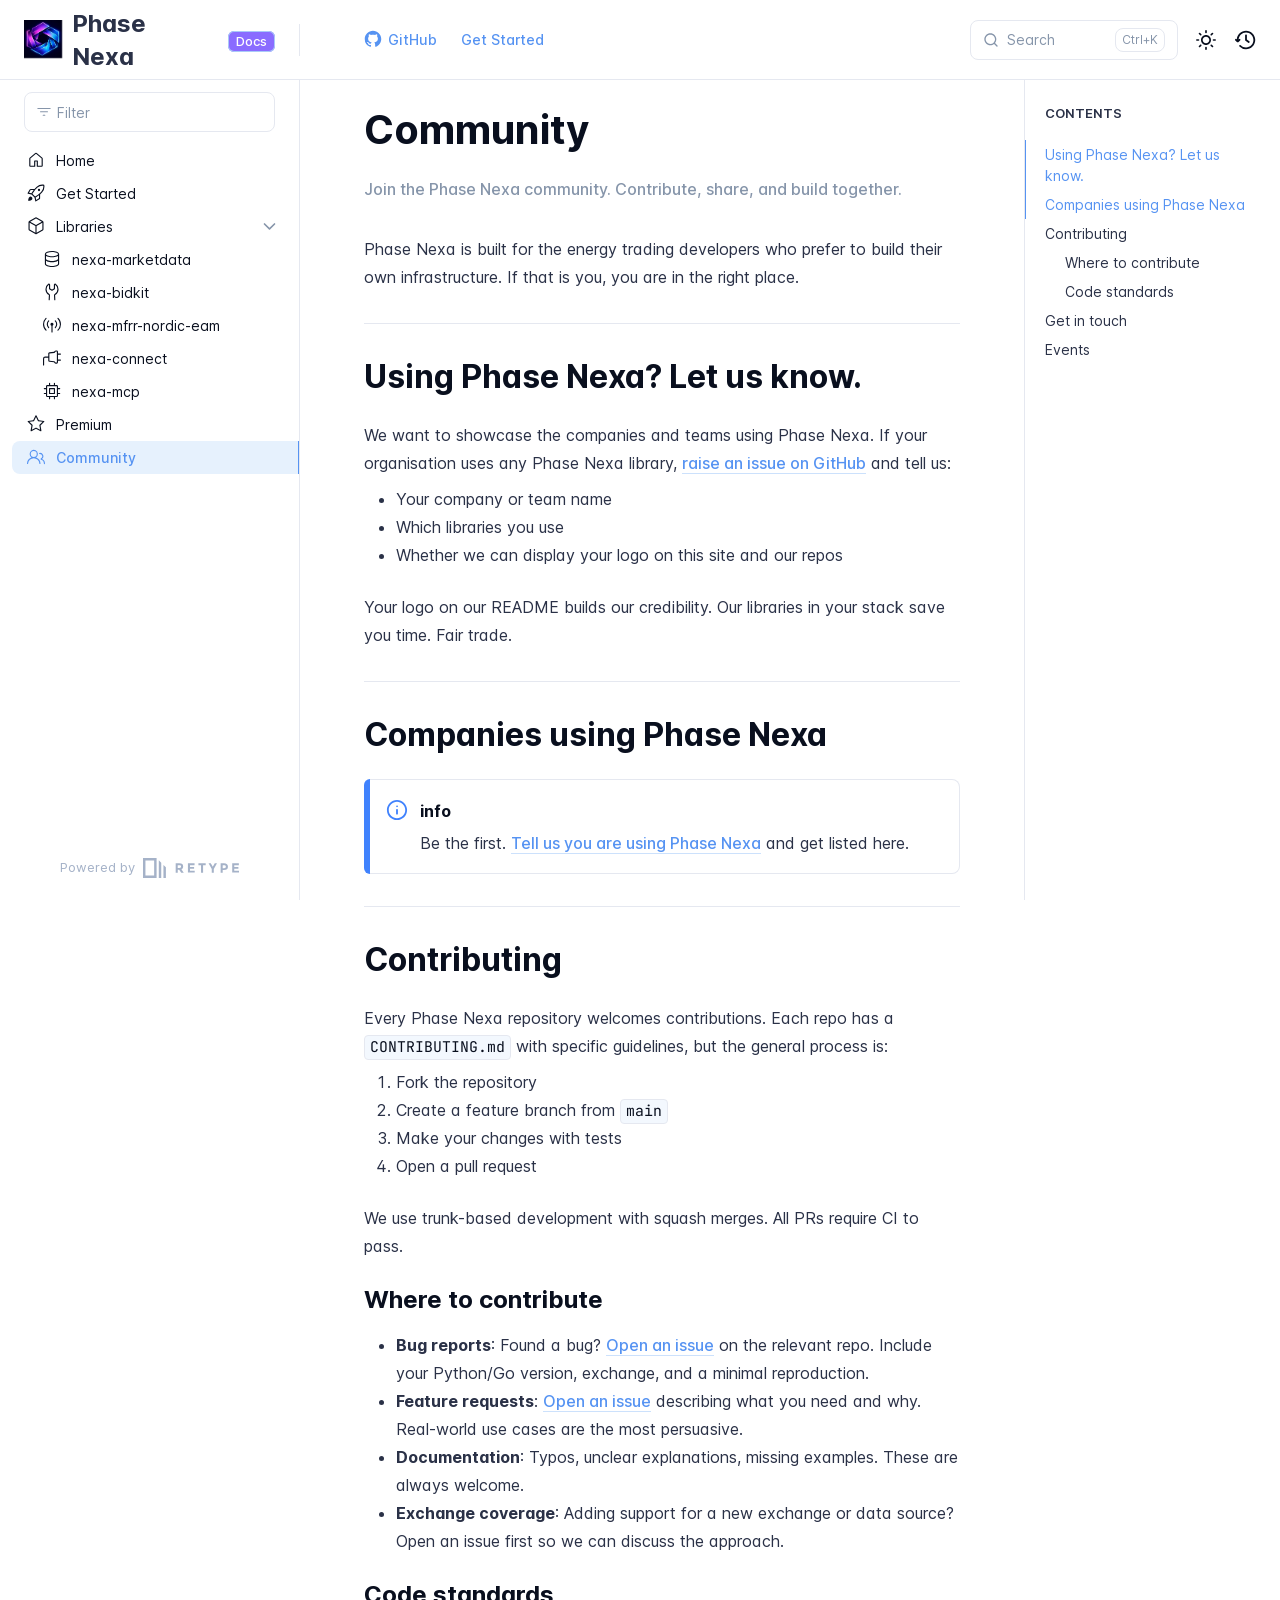
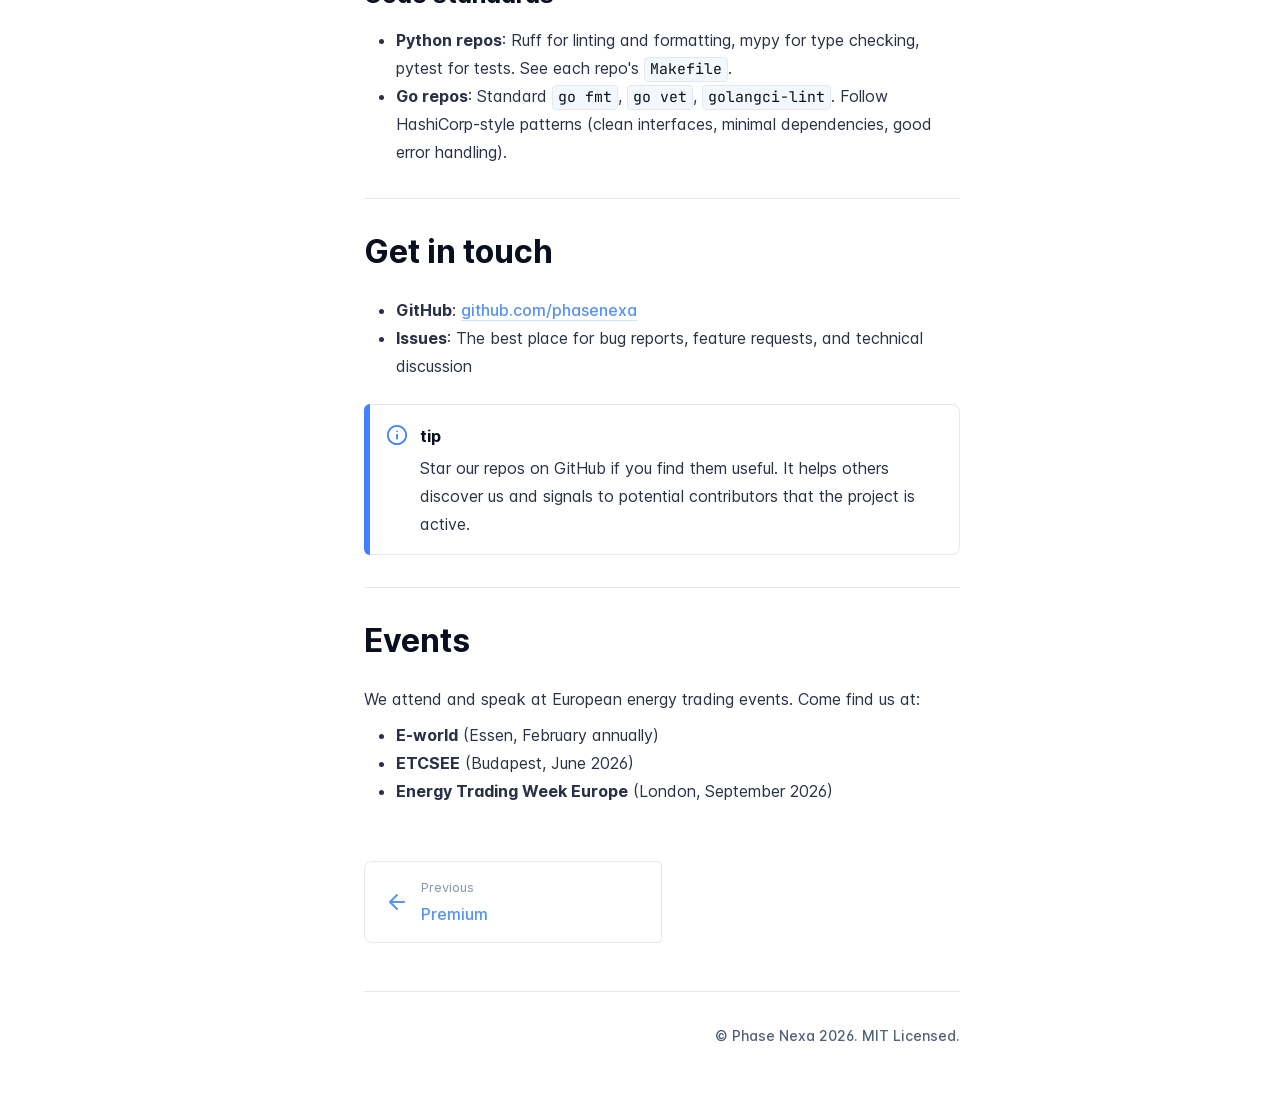
==== community/index.html @ 58306c8e "Refreshes Retype-generated documentation. Process triggered by tommed." ====
<!DOCTYPE html>
<html lang="en" class="h-full">
<head>
    <meta charset="UTF-8">
    <meta name="viewport" content="width=device-width,initial-scale=1">
    <meta name="color-scheme" content="light dark">
    <meta name="turbo-cache-control" content="no-cache" data-turbo-track="reload" data-track-token="4.3.0.827579284362">

    <!-- See retype.com -->
    <meta name="generator" content="Retype 4.3.0">

    <!-- Primary Meta Tags -->
    <title>Community</title>
    <meta name="title" content="Community">
    <meta name="description" content="Join the Phase Nexa community. Contribute, share, and build together.">

    <!-- Canonical -->
    <link rel="canonical" href="https://phasenexa.github.io/community/">

    <!-- Open Graph -->
    <meta property="og:type" content="website">
    <meta property="og:url" content="https://phasenexa.github.io/community/">
    <meta property="og:title" content="Community">
    <meta property="og:description" content="Join the Phase Nexa community. Contribute, share, and build together.">
    <meta property="og:site_name" content="Phase Nexa">
    <meta property="og:locale" content="en_US">

    <!-- Twitter -->
    <meta name="twitter:card" content="summary_large_image">
    <meta name="twitter:url" content="https://phasenexa.github.io/community/">
    <meta name="twitter:title" content="Community">
    <meta name="twitter:description" content="Join the Phase Nexa community. Contribute, share, and build together.">

    <script data-cfasync="false">(function(){var cl=document.documentElement.classList,ls=localStorage.getItem("retype_scheme"),hd=cl.contains("dark"),hl=cl.contains("light"),wm=window.matchMedia&&window.matchMedia("(prefers-color-scheme: dark)").matches;if(ls==="dark"||(!ls&&wm&&!hd&&!hl)){cl.remove("light");cl.add("dark")}else if(ls==="light"||(!ls&&!wm&&!hd&&!hl)){cl.remove("dark");cl.add("light")}})();</script>

    <link href="../resources/css/retype.css?v=4.3.0.827579284362" rel="stylesheet">

    <script data-cfasync="false" src="../resources/js/config.js?v=4.3.0.827579284362" data-turbo-eval="false" defer></script>
    <script data-cfasync="false" src="../resources/js/retype.js?v=4.3.0" data-turbo-eval="false" defer></script>
    <script id="lunr-js" data-cfasync="false" src="../resources/js/lunr.js?v=4.3.0.827579284362" data-turbo-eval="false" defer></script>

    <link rel="stylesheet" href="/static/css/custom.css">
    <link rel="preconnect" href="https://fonts.googleapis.com">
    <link rel="preconnect" href="https://fonts.gstatic.com" crossorigin>
    <link href="https://fonts.googleapis.com/css2?family=Inter:wght@400;500;600;700&family=JetBrains+Mono:wght@400;500&display=swap" rel="stylesheet">

</head>
<body>
    <div id="retype-app" class="relative text-base antialiased text-base-text bg-base-bg font-body">
    <div class="absolute bottom-0 left-0" style="top: 5rem; right: 50%"></div>

    <header id="retype-header" class="sticky top-0 z-30 flex w-full h-16 bg-header-bg border-b border-header-border md:h-20">
        <div class="container relative flex items-center justify-between pr-6 grow md:justify-start">
            <!-- Mobile menu button skeleton -->
            <button v-cloak class="skeleton retype-mobile-menu-button flex items-center justify-center shrink-0 overflow-hidden dark:text-white focus:outline-hidden rounded-full w-10 h-10 ml-3.5 md:hidden"><svg xmlns="http://www.w3.org/2000/svg" class="mb-px shrink-0" width="24" height="24" viewBox="0 0 24 24" role="presentation" style="margin-bottom: 0px;"><g fill="currentColor"><path d="M2 4h20v2H2zM2 11h20v2H2zM2 18h20v2H2z"></path></g></svg></button>
            <div v-cloak id="retype-sidebar-left-toggle-button"></div>
    
            <!-- Logo -->
            <div class="flex items-center justify-between h-full py-2 md:w-75">
                <div class="flex items-center px-2 md:px-6">
                    <a id="retype-branding-logo" href="https://phasenexa.github.io/" class="flex items-center leading-snug text-2xl">
                        <span class="w-10 mr-2 grow-0 shrink-0 overflow-hidden">
                            <img class="max-h-10 dark:hidden md:inline-block" src="../static/images/logo.png" alt="" height="36">
                            <img class="max-h-10 hidden dark:inline-block" src="../static/images/logo.png" alt="" height="36">
                        </span>
                        <span class="dark:text-white font-bold line-clamp-1 md:line-clamp-2">Phase Nexa</span>
                    </a><span id="retype-branding-label" class="inline-flex mt-1 px-2 py-1 ml-4 text-xs font-medium leading-none items-center rounded-md bg-branding-label-bg text-branding-label-text ring-1 ring-branding-label-border ring-inset md:inline-block">Docs</span>
                </div>
    
                <span class="hidden h-8 border-r md:inline-block border-base-border"></span>
            </div>
    
            <div class="flex justify-between md:grow">
                <!-- Top Nav -->
                <nav id="retype-header-nav" class="hidden md:flex">
                    <ul class="flex flex-col mb-4 md:pl-16 md:mb-0 md:flex-row md:items-center">
                        <li class="mr-6">
                            <a class="py-2 md:mb-0 inline-flex items-center text-sm whitespace-nowrap transition-colors duration-200 ease-linear md:text-header-text font-header-text hover:text-header-text-hover" href="https://github.com/phasenexa">
                                <svg xmlns="http://www.w3.org/2000/svg" class="mb-px mr-1.5" width="18" height="18" viewBox="0 0 24 24" fill="currentColor" aria-hidden="true" focusable="false">
                                    <path d="M10.303 16.652c-2.837-.344-4.835-2.385-4.835-5.028 0-1.074.387-2.235 1.031-3.008-.279-.709-.236-2.214.086-2.837.86-.107 2.02.344 2.708.967.816-.258 1.676-.386 2.728-.386 1.053 0 1.913.128 2.686.365.666-.602 1.848-1.053 2.708-.946.3.581.344 2.085.064 2.815.688.817 1.053 1.913 1.053 3.03 0 2.643-1.998 4.641-4.877 5.006.73.473 1.224 1.504 1.224 2.686v2.235c0 .644.537 1.01 1.182.752 3.889-1.483 6.94-5.372 6.94-10.185 0-6.081-4.942-11.044-11.022-11.044-6.081 0-10.98 4.963-10.98 11.044a10.84 10.84 0 0 0 7.112 10.206c.58.215 1.139-.172 1.139-.752v-1.719a2.768 2.768 0 0 1-1.032.215c-1.418 0-2.256-.773-2.857-2.213-.237-.58-.495-.924-.989-.988-.258-.022-.344-.129-.344-.258 0-.258.43-.451.86-.451.623 0 1.16.386 1.719 1.181.43.623.881.903 1.418.903.537 0 .881-.194 1.375-.688.365-.365.645-.687.903-.902Z"/>
                                </svg>
                                <span>GitHub</span>
                            </a>
                        </li>
                        <li class="mr-6">
                            <a class="py-2 md:mb-0 inline-flex items-center text-sm whitespace-nowrap transition-colors duration-200 ease-linear md:text-header-text font-header-text hover:text-header-text-hover" href="../getting-started/">Get Started</a>
                        </li>
    
                    </ul>
                </nav>
    
                <div v-cloak class="flex justify-end grow">
                    <div id="retype-mobile-search-button"></div>
                    <doc-search-desktop></doc-search-desktop>
    
                    <doc-theme-switch class="lg:ml-2"></doc-theme-switch>
                    <doc-history></doc-history>
                </div>
            </div>
        </div>
    </header>


    <div id="retype-container" class="container relative flex bg-white">
        <!-- Sidebar Skeleton -->
        <div v-cloak class="fixed flex flex-col shrink-0 duration-300 ease-in-out bg-sidebar-left-bg border-sidebar-left-border sidebar top-20 w-75 border-r h-screen md:sticky transition-transform skeleton">
        
            <div class="flex items-center h-16 px-6">
                <input id="retype-filter-input-mock" class="w-full h-10 pl-8 px-3 py-2 transition-colors duration-200 ease-linear bg-filter-bg border border-filter-border rounded-lg shadow-none md:text-sm hover:border-filter-border-hover focus:outline-hidden focus:border-filter-border-focus placeholder-filter-placeholder" type="text">
            </div>
        
            <div class="pl-6 mt-1 mb-4">
                <div class="w-32 h-3 mb-4 bg-skeleton-bg rounded-full loading"></div>
                <div class="w-48 h-3 mb-4 bg-skeleton-bg rounded-full loading"></div>
                <div class="w-40 h-3 mb-4 bg-skeleton-bg rounded-full loading"></div>
                <div class="w-32 h-3 mb-4 bg-skeleton-bg rounded-full loading"></div>
                <div class="w-48 h-3 mb-4 bg-skeleton-bg rounded-full loading"></div>
                <div class="w-40 h-3 mb-4 bg-skeleton-bg rounded-full loading"></div>
            </div>
        
            <div class="shrink-0 mt-auto bg-transparent dark:border-base-border">
                <a class="flex items-center justify-center flex-nowrap h-16 text-gray-350 dark:text-dark-400 hover:text-gray-600 dark:hover:text-dark-300 transition-colors duration-150 ease-in docs-powered-by" target="_blank" href="https://retype.com/" rel="noopener">
                    <span class="text-xs whitespace-nowrap">Powered by</span>
                    <svg xmlns="http://www.w3.org/2000/svg" class="ml-2" fill="currentColor" width="96" height="20" overflow="visible"><path d="M0 0v20h13.59V0H0zm11.15 17.54H2.44V2.46h8.71v15.08zM15.8 20h2.44V4.67L15.8 2.22zM20.45 6.89V20h2.44V9.34z"/><g><path d="M40.16 8.44c0 1.49-.59 2.45-1.75 2.88l2.34 3.32h-2.53l-2.04-2.96h-1.43v2.96h-2.06V5.36h3.5c1.43 0 2.46.24 3.07.73s.9 1.27.9 2.35zm-2.48 1.1c.26-.23.38-.59.38-1.09 0-.5-.13-.84-.4-1.03s-.73-.28-1.39-.28h-1.54v2.75h1.5c.72 0 1.2-.12 1.45-.35zM51.56 5.36V7.2h-4.59v1.91h4.13v1.76h-4.13v1.92h4.74v1.83h-6.79V5.36h6.64zM60.09 7.15v7.48h-2.06V7.15h-2.61V5.36h7.28v1.79h-2.61zM70.81 14.64h-2.06v-3.66l-3.19-5.61h2.23l1.99 3.45 1.99-3.45H74l-3.19 5.61v3.66zM83.99 6.19c.65.55.97 1.4.97 2.55s-.33 1.98-1 2.51-1.68.8-3.04.8h-1.23v2.59h-2.06V5.36h3.26c1.42 0 2.45.28 3.1.83zm-1.51 3.65c.25-.28.37-.69.37-1.22s-.16-.92-.48-1.14c-.32-.23-.82-.34-1.5-.34H79.7v3.12h1.38c.68 0 1.15-.14 1.4-.42zM95.85 5.36V7.2h-4.59v1.91h4.13v1.76h-4.13v1.92H96v1.83h-6.79V5.36h6.64z"/></g></svg>
                </a>
            </div>
        </div>
        
        <!-- Sidebar component -->
        <doc-sidebar v-cloak>
            <template #sidebar-footer>
                <div class="shrink-0 mt-auto border-t md:bg-transparent md:border-none dark:border-base-border">
        
                    <div class="py-3 px-6 md:hidden border-b dark:border-base-border">
                        <nav>
                            <ul class="flex flex-wrap justify-center items-center">
                                <li class="mr-6">
                                    <a class="block py-1 inline-flex items-center text-sm whitespace-nowrap transition-colors duration-200 ease-linear md:text-header-text font-header-text hover:text-header-text-hover" href="https://github.com/phasenexa">
                                        <svg xmlns="http://www.w3.org/2000/svg" class="mb-px mr-1.5" width="18" height="18" viewBox="0 0 24 24" fill="currentColor" aria-hidden="true" focusable="false">
                                            <path d="M10.303 16.652c-2.837-.344-4.835-2.385-4.835-5.028 0-1.074.387-2.235 1.031-3.008-.279-.709-.236-2.214.086-2.837.86-.107 2.02.344 2.708.967.816-.258 1.676-.386 2.728-.386 1.053 0 1.913.128 2.686.365.666-.602 1.848-1.053 2.708-.946.3.581.344 2.085.064 2.815.688.817 1.053 1.913 1.053 3.03 0 2.643-1.998 4.641-4.877 5.006.73.473 1.224 1.504 1.224 2.686v2.235c0 .644.537 1.01 1.182.752 3.889-1.483 6.94-5.372 6.94-10.185 0-6.081-4.942-11.044-11.022-11.044-6.081 0-10.98 4.963-10.98 11.044a10.84 10.84 0 0 0 7.112 10.206c.58.215 1.139-.172 1.139-.752v-1.719a2.768 2.768 0 0 1-1.032.215c-1.418 0-2.256-.773-2.857-2.213-.237-.58-.495-.924-.989-.988-.258-.022-.344-.129-.344-.258 0-.258.43-.451.86-.451.623 0 1.16.386 1.719 1.181.43.623.881.903 1.418.903.537 0 .881-.194 1.375-.688.365-.365.645-.687.903-.902Z"/>
                                        </svg>
                                        <span>GitHub</span>
                                    </a>
                                </li>
                                <li class="mr-6">
                                    <a class="block py-1 inline-flex items-center text-sm whitespace-nowrap transition-colors duration-200 ease-linear md:text-header-text font-header-text hover:text-header-text-hover" href="../getting-started/">Get Started</a>
                                </li>
        
                            </ul>
                        </nav>
                    </div>
        
                    <a class="flex items-center justify-center flex-nowrap h-16 text-gray-350 dark:text-dark-400 hover:text-gray-600 dark:hover:text-dark-300 transition-colors duration-150 ease-in docs-powered-by" target="_blank" href="https://retype.com/" rel="noopener">
                        <span class="text-xs whitespace-nowrap">Powered by</span>
                        <svg xmlns="http://www.w3.org/2000/svg" class="ml-2" fill="currentColor" width="96" height="20" overflow="visible"><path d="M0 0v20h13.59V0H0zm11.15 17.54H2.44V2.46h8.71v15.08zM15.8 20h2.44V4.67L15.8 2.22zM20.45 6.89V20h2.44V9.34z"/><g><path d="M40.16 8.44c0 1.49-.59 2.45-1.75 2.88l2.34 3.32h-2.53l-2.04-2.96h-1.43v2.96h-2.06V5.36h3.5c1.43 0 2.46.24 3.07.73s.9 1.27.9 2.35zm-2.48 1.1c.26-.23.38-.59.38-1.09 0-.5-.13-.84-.4-1.03s-.73-.28-1.39-.28h-1.54v2.75h1.5c.72 0 1.2-.12 1.45-.35zM51.56 5.36V7.2h-4.59v1.91h4.13v1.76h-4.13v1.92h4.74v1.83h-6.79V5.36h6.64zM60.09 7.15v7.48h-2.06V7.15h-2.61V5.36h7.28v1.79h-2.61zM70.81 14.64h-2.06v-3.66l-3.19-5.61h2.23l1.99 3.45 1.99-3.45H74l-3.19 5.61v3.66zM83.99 6.19c.65.55.97 1.4.97 2.55s-.33 1.98-1 2.51-1.68.8-3.04.8h-1.23v2.59h-2.06V5.36h3.26c1.42 0 2.45.28 3.1.83zm-1.51 3.65c.25-.28.37-.69.37-1.22s-.16-.92-.48-1.14c-.32-.23-.82-.34-1.5-.34H79.7v3.12h1.38c.68 0 1.15-.14 1.4-.42zM95.85 5.36V7.2h-4.59v1.91h4.13v1.76h-4.13v1.92H96v1.83h-6.79V5.36h6.64z"/></g></svg>
                    </a>
                </div>
            </template>
        </doc-sidebar>

        <div class="grow min-w-0 bg-body-bg">
            <!-- Render "toolbar" template here on api pages --><!-- Render page content -->
<div class="flex">
    <div id="retype-main" class="min-w-0 p-4 grow md:px-16">
        <main class="relative pb-12 lg:pt-2">
            <div class="retype-markdown" id="retype-content">
                <!-- Rendered if sidebar right is enabled -->
                <div id="retype-sidebar-right-toggle"></div>
                <!-- Page content  -->
<h1 id="community">Community</h1>
<div id="retype-page-description" class="description-display text-description font-description leading-description mb-description-margin-bottom mt-description-margin-top tracking-description text-transform-description">Join the Phase Nexa community. Contribute, share, and build together.</div>
<p>Phase Nexa is built for the energy trading developers who prefer to build their own infrastructure. If that is you, you are in the right place.</p>
<hr>
<h2 id="using-phase-nexa-let-us-know">Using Phase Nexa? Let us know.</h2>
<p>We want to showcase the companies and teams using Phase Nexa. If your organisation uses any Phase Nexa library, <a href="https://github.com/phasenexa/phasenexa.github.io/issues/new?title=We%20use%20Phase%20Nexa!&amp;body=Company%2FTeam%3A%20%0ALibrary%3A%20%0AHow%20we%20use%20it%3A%20%0AHappy%20to%20be%20listed%3A%20Yes%2FNo%0ALogo%20URL%20(optional)%3A%20">raise an issue on GitHub</a> and tell us:</p>
<ul>
<li>Your company or team name</li>
<li>Which libraries you use</li>
<li>Whether we can display your logo on this site and our repos</li>
</ul>
<p>Your logo on our README builds our credibility. Our libraries in your stack save you time. Fair trade.</p>
<hr>
<h2 id="companies-using-phase-nexa">Companies using Phase Nexa</h2>
<div class="flex mb-6">
    <div class="shrink-0 w-1.5 rounded-tl-lg rounded-bl-lg bg-callout-primary"></div>
    <div class="flex w-full py-4 border border-l-0 rounded-tr-lg rounded-br-lg doc-callout bg-callout-base-bg border-callout-base-border" role="alert">
        <div class="flex items-center ml-4 h-7">
            <svg xmlns="http://www.w3.org/2000/svg" class="mb-px text-callout-primary" width="22" height="22" viewBox="0 0 24 24" role="presentation">
                <g fill="currentColor"><g>
                    <path d="M12 1C5.93 1 1 5.93 1 12s4.93 11 11 11 11-4.93 11-11S18.07 1 12 1zm0 20c-4.96 0-9-4.04-9-9s4.04-9 9-9 9 4.04 9 9-4.04 9-9 9z"></path>
                    <path d="M12 11c-.55 0-1 .45-1 1v4c0 .55.45 1 1 1s1-.45 1-1v-4c0-.55-.45-1-1-1zM12.01 7c-.56 0-1 .45-1 1s.45 1 1 1 1-.45 1-1-.45-1-1-1z"></path>
                    <path fill="none" d="M0 0h24v24H0z"></path>
                </g></g>
            </svg>
        </div>
        <div class="pr-5 ml-3 w-full">
            <h5>info</h5>
<p>Be the first. <a href="https://github.com/phasenexa/phasenexa.github.io/issues/new?title=We%20use%20Phase%20Nexa!&amp;body=Company%2FTeam%3A%20%0ALibrary%3A%20%0AHow%20we%20use%20it%3A%20%0AHappy%20to%20be%20listed%3A%20Yes%2FNo%0ALogo%20URL%20(optional)%3A%20">Tell us you are using Phase Nexa</a> and get listed here.</p>
        </div>
    </div>
</div>
<hr>
<h2 id="contributing">Contributing</h2>
<p>Every Phase Nexa repository welcomes contributions. Each repo has a <code translate="no" v-pre>CONTRIBUTING.md</code> with specific guidelines, but the general process is:</p>
<ol>
<li>Fork the repository</li>
<li>Create a feature branch from <code translate="no" v-pre>main</code></li>
<li>Make your changes with tests</li>
<li>Open a pull request</li>
</ol>
<p>We use trunk-based development with squash merges. All PRs require CI to pass.</p>
<h3 id="where-to-contribute">Where to contribute</h3>
<ul>
<li><strong>Bug reports</strong>: Found a bug? <a href="https://github.com/phasenexa">Open an issue</a> on the relevant repo. Include your Python/Go version, exchange, and a minimal reproduction.</li>
<li><strong>Feature requests</strong>: <a href="https://github.com/phasenexa">Open an issue</a> describing what you need and why. Real-world use cases are the most persuasive.</li>
<li><strong>Documentation</strong>: Typos, unclear explanations, missing examples. These are always welcome.</li>
<li><strong>Exchange coverage</strong>: Adding support for a new exchange or data source? Open an issue first so we can discuss the approach.</li>
</ul>
<h3 id="code-standards">Code standards</h3>
<ul>
<li><strong>Python repos</strong>: Ruff for linting and formatting, mypy for type checking, pytest for tests. See each repo&#x27;s <code translate="no" v-pre>Makefile</code>.</li>
<li><strong>Go repos</strong>: Standard <code translate="no" v-pre>go fmt</code>, <code translate="no" v-pre>go vet</code>, <code translate="no" v-pre>golangci-lint</code>. Follow HashiCorp-style patterns (clean interfaces, minimal dependencies, good error handling).</li>
</ul>
<hr>
<h2 id="get-in-touch">Get in touch</h2>
<ul>
<li><strong>GitHub</strong>: <a href="https://github.com/phasenexa">github.com/phasenexa</a></li>
<li><strong>Issues</strong>: The best place for bug reports, feature requests, and technical discussion</li>
</ul>
<div class="flex mb-6">
    <div class="shrink-0 w-1.5 rounded-tl-lg rounded-bl-lg bg-callout-primary"></div>
    <div class="flex w-full py-4 border border-l-0 rounded-tr-lg rounded-br-lg doc-callout bg-callout-base-bg border-callout-base-border" role="alert">
        <div class="flex items-center ml-4 h-7">
            <svg xmlns="http://www.w3.org/2000/svg" class="mb-px text-callout-primary" width="22" height="22" viewBox="0 0 24 24" role="presentation">
                <g fill="currentColor"><g>
                    <path d="M12 1C5.93 1 1 5.93 1 12s4.93 11 11 11 11-4.93 11-11S18.07 1 12 1zm0 20c-4.96 0-9-4.04-9-9s4.04-9 9-9 9 4.04 9 9-4.04 9-9 9z"></path>
                    <path d="M12 11c-.55 0-1 .45-1 1v4c0 .55.45 1 1 1s1-.45 1-1v-4c0-.55-.45-1-1-1zM12.01 7c-.56 0-1 .45-1 1s.45 1 1 1 1-.45 1-1-.45-1-1-1z"></path>
                    <path fill="none" d="M0 0h24v24H0z"></path>
                </g></g>
            </svg>
        </div>
        <div class="pr-5 ml-3 w-full">
            <h5>tip</h5>
<p>Star our repos on GitHub if you find them useful. It helps others discover us and signals to potential contributors that the project is active.</p>
        </div>
    </div>
</div>
<hr>
<h2 id="events">Events</h2>
<p>We attend and speak at European energy trading events. Come find us at:</p>
<ul>
<li><strong>E-world</strong> (Essen, February annually)</li>
<li><strong>ETCSEE</strong> (Budapest, June 2026)</li>
<li><strong>Energy Trading Week Europe</strong> (London, September 2026)</li>
</ul>

                
                <!-- Required only on API pages -->
                <doc-toolbar-member-filter-no-results></doc-toolbar-member-filter-no-results>
            </div>
            <footer id="retype-content-footer" class="clear-both">
            
                <nav id="retype-nextprev" class="print:hidden flex mt-14">
                    <div class="w-1/2">
                        <a class="px-5 py-4 h-full flex items-center break-normal font-medium text-body-link border border-base-border hover:border-base-border-hover rounded-r rounded-l-lg transition-colors duration-150 relative hover:z-5" href="../premium/">
                            <svg xmlns="http://www.w3.org/2000/svg" class="mr-3" width="24" height="24" viewBox="0 0 24 24" fill="currentColor" overflow="visible"><path d="M19 11H7.41l5.29-5.29a.996.996 0 10-1.41-1.41l-7 7a1 1 0 000 1.42l7 7a1.024 1.024 0 001.42-.01.996.996 0 000-1.41L7.41 13H19c.55 0 1-.45 1-1s-.45-1-1-1z" /><path fill="none" d="M0 0h24v24H0z" /></svg>
                            <span>
                                <span class="block text-xs font-normal text-base-text-muted">Previous</span>
                                <span class="block mt-1">Premium</span>
                            </span>
                        </a>
                    </div>
            
                    <div class="w-1/2">
                    </div>
                </nav>
            </footer>
        </main>

        <div id="retype-page-footer" class="print:border-none border-t border-base-border pt-6 mb-8">
            <footer class="flex flex-wrap items-center justify-between print:justify-center">
                <div id="retype-footer-links" class="print:hidden">
                    <ul class="flex flex-wrap items-center text-sm">
                    </ul>
                </div>
                <div id="retype-copyright" class="print:justify-center py-2 text-footer-text font-footer-link text-sm leading-relaxed"><p>© Phase Nexa 2026. MIT Licensed.</p></div>
            </footer>
        </div>
    </div>

    <!-- Rendered if sidebar right is enabled -->
    <!-- Sidebar right skeleton-->
    <div v-cloak class="fixed top-0 bottom-0 right-0 translate-x-full bg-sidebar-right-bg border-sidebar-right-border lg:sticky lg:border-l lg:shrink-0 lg:pt-6 lg:translate-x-0 sm:w-1/2 lg:w-64 lg:z-0 md:w-104 sidebar-right skeleton">
        <div class="pl-5">
            <div class="w-32 h-3 mb-4 bg-skeleton-bg rounded-full loading"></div>
            <div class="w-48 h-3 mb-4 bg-skeleton-bg rounded-full loading"></div>
            <div class="w-40 h-3 mb-4 bg-skeleton-bg rounded-full loading"></div>
        </div>
    </div>

    <!-- User should be able to hide sidebar right -->
    <doc-sidebar-right v-cloak></doc-sidebar-right>
</div>

        </div>
    </div>

    <doc-search-mobile></doc-search-mobile>
    <doc-back-to-top></doc-back-to-top>
</div>


    <div id="retype-overlay-target"></div>

    <script data-cfasync="false">window.__DOCS__ = { "title": "Community", level: 1, icon: "file", hasPrism: false, hasMermaid: false, hasMath: false, tocDepth: 23 }</script>
</body>
</html>
---- static/css/custom.css ----
/* Phase Nexa - Custom Styles for Retype
 * Colour system from Phase Nexa Styling Guidelines v1.0
 * Typography: Inter (interface), JetBrains Mono (data/code)
 */

/* Typography overrides */
body,
.markdown-body {
  font-family: 'Inter', -apple-system, BlinkMacSystemFont, 'Segoe UI', sans-serif;
}

code,
pre,
.code,
kbd {
  font-family: 'JetBrains Mono', 'Courier New', monospace;
  font-feature-settings: "liga" on, "calt" on;
}

/* Code block styling - dark theme */
[data-theme="dark"] pre,
[data-theme="dark"] code {
  background-color: #0A1E36;
}

/* Hero section utility - used on index.md */
.hero-section {
  text-align: center;
  padding: 3rem 1rem;
}

.hero-section h1 {
  font-size: 2.5rem;
  font-weight: 700;
  letter-spacing: -0.02em;
  margin-bottom: 0.5rem;
}

.hero-tagline {
  font-size: 1.25rem;
  opacity: 0.85;
  max-width: 600px;
  margin: 0 auto 2rem;
}

/* Accent colour utilities */
.text-violet { color: #8A6CFF; }
.text-cyan { color: #00E5FF; }
.text-gold { color: #FFD700; }
.text-mint { color: #4DFFC3; }
.text-coral { color: #FF6B6B; }

/* Badge overrides for Phase Nexa palette */
.badge-violet {
  background-color: #8A6CFF;
  color: #FFFFFF;
}

.badge-cyan {
  background-color: #00E5FF;
  color: #0A1E36;
}

/* Install command block styling */
.install-block {
  background-color: #0A1E36;
  border: 1px solid #122F4D;
  border-radius: 6px;
  padding: 1rem 1.25rem;
  font-family: 'JetBrains Mono', monospace;
  font-size: 0.9rem;
  margin: 1.5rem 0;
}

/* Subtle glow effect for primary CTA links in dark mode */
[data-theme="dark"] a.btn-primary,
[data-theme="dark"] .callout-primary a {
  text-shadow: 0 0 20px rgba(138, 108, 255, 0.3);
}

/* Tighter spacing for data tables */
.markdown-body table td,
.markdown-body table th {
  padding: 0.5rem 0.75rem;
  font-size: 0.875rem;
}

/* Monospace for table cells containing data */
.data-table td {
  font-family: 'JetBrains Mono', monospace;
  font-variant-numeric: tabular-nums;
}
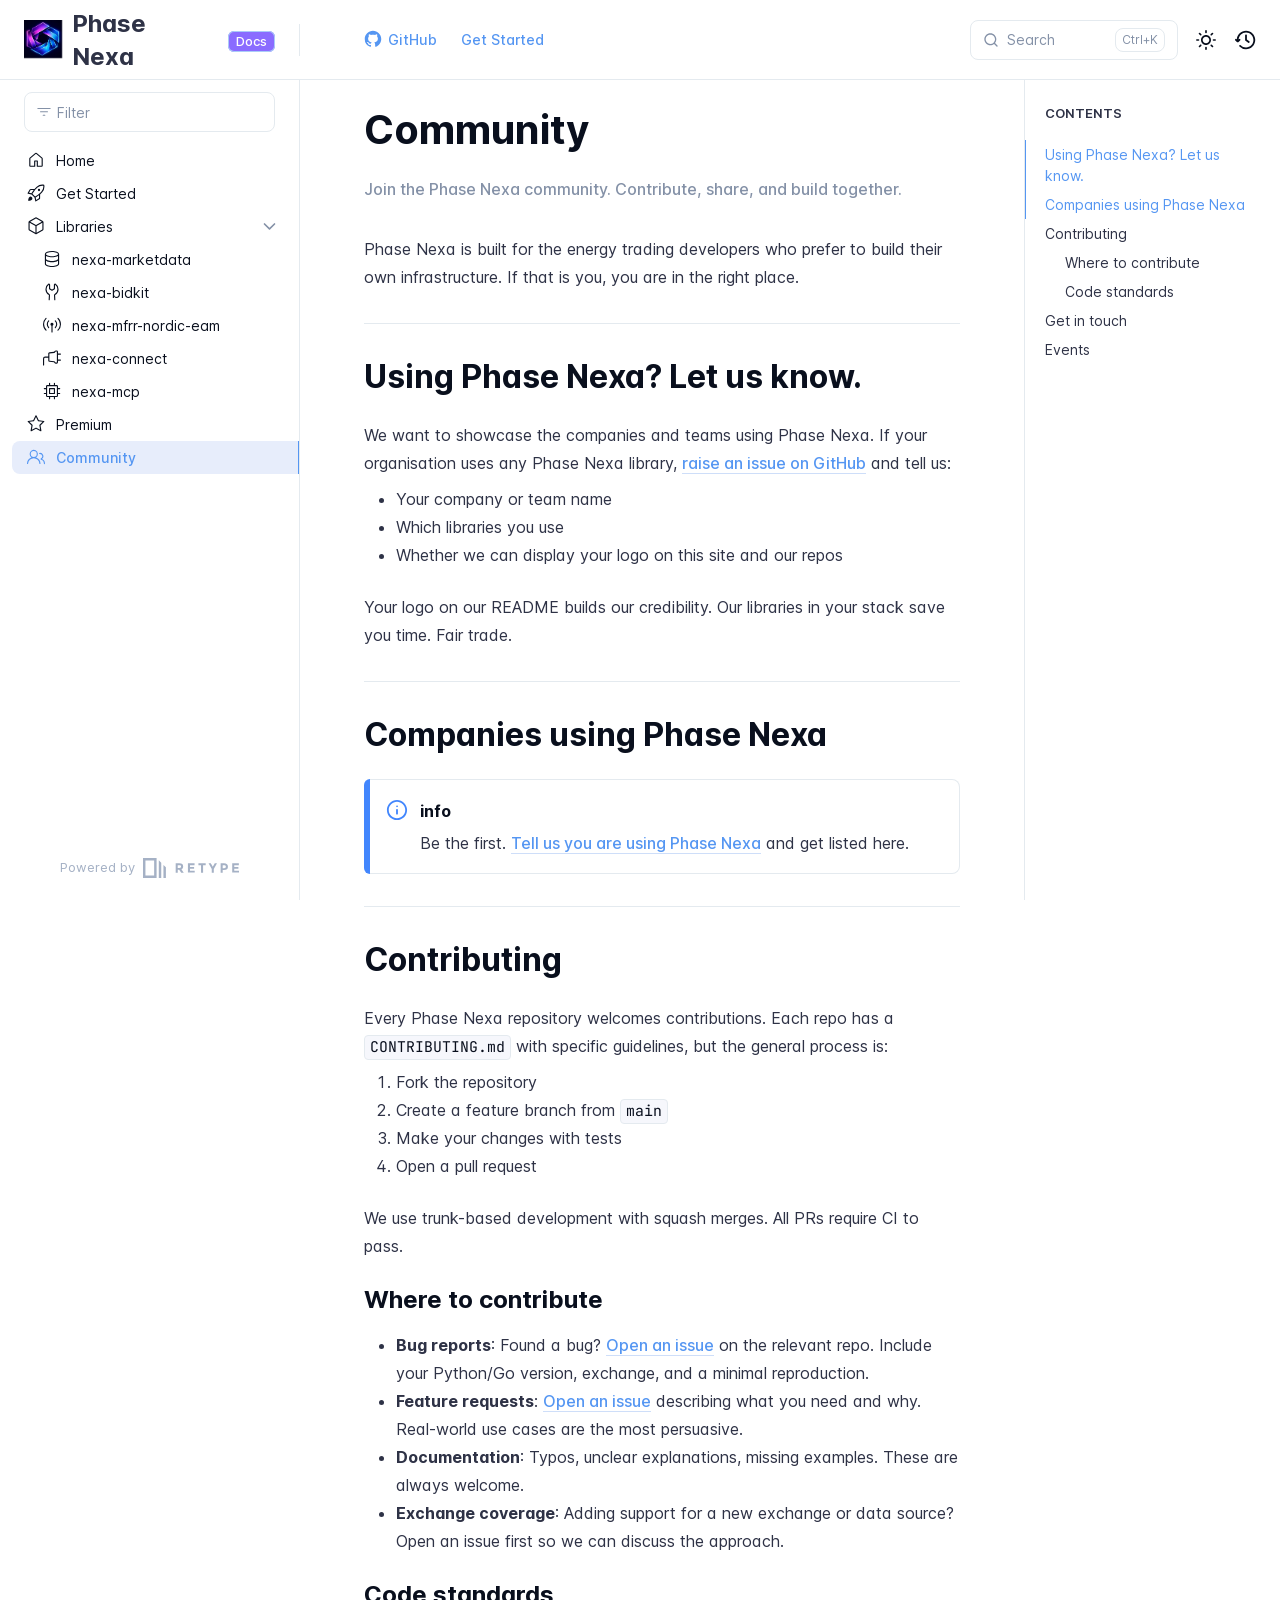
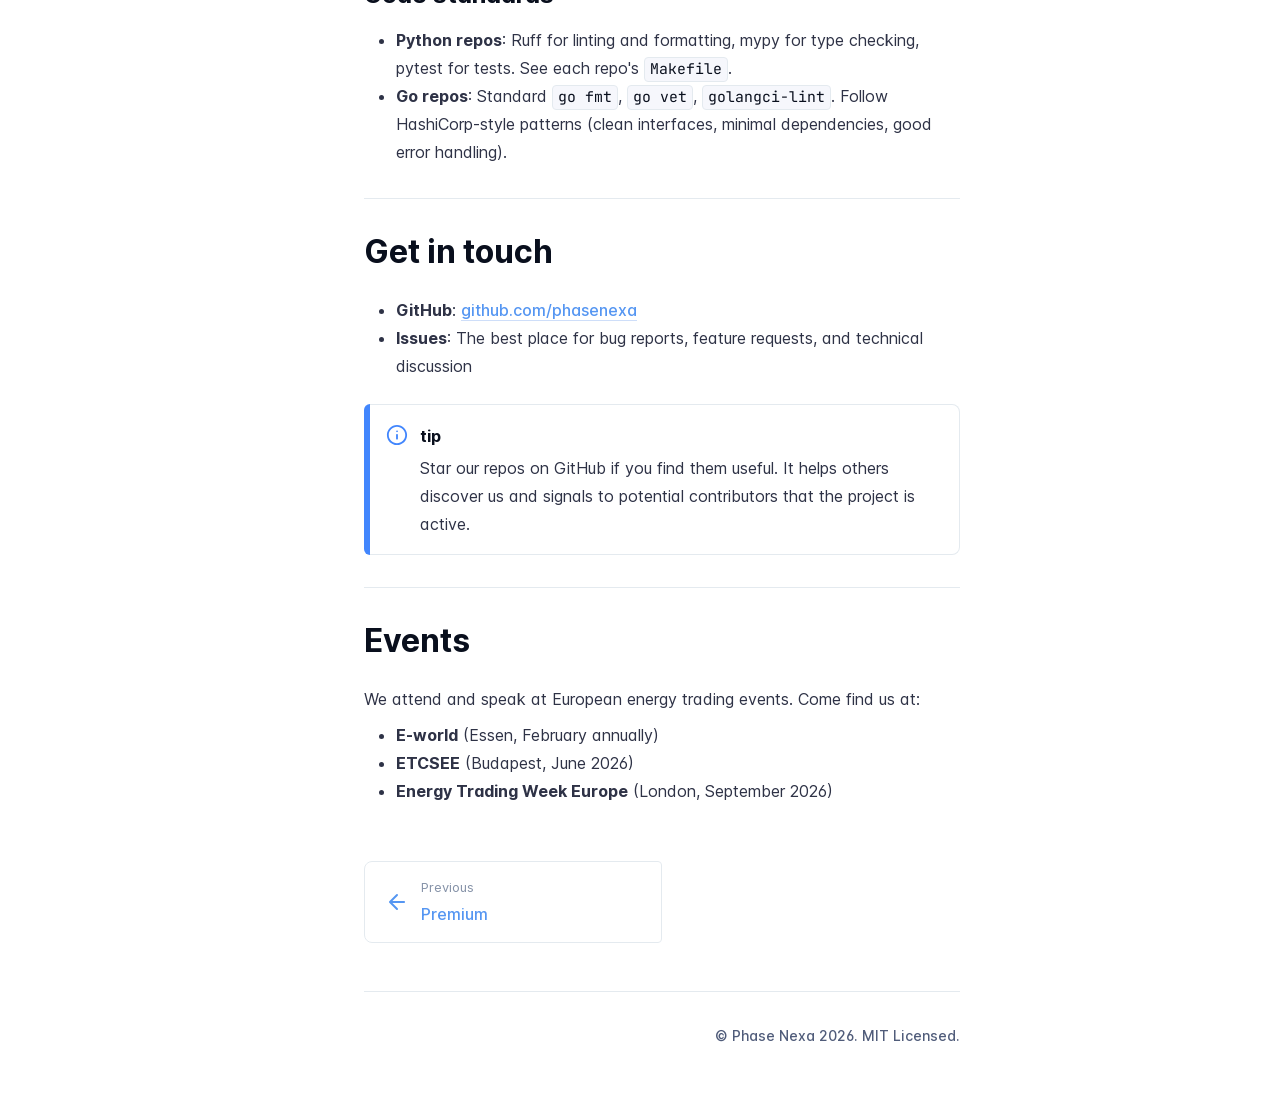
==== commit 8503020a: "Refreshes Retype-generated documentation. Process triggered by tommed." ====
--- a/community/index.html
+++ b/community/index.html
@@ -4,7 +4,7 @@
     <meta charset="UTF-8">
     <meta name="viewport" content="width=device-width,initial-scale=1">
     <meta name="color-scheme" content="light dark">
-    <meta name="turbo-cache-control" content="no-cache" data-turbo-track="reload" data-track-token="4.3.0.827579284362">
+    <meta name="turbo-cache-control" content="no-cache" data-turbo-track="reload" data-track-token="4.3.0.827579977646">
 
     <!-- See retype.com -->
     <meta name="generator" content="Retype 4.3.0">
@@ -33,11 +33,11 @@
 
     <script data-cfasync="false">(function(){var cl=document.documentElement.classList,ls=localStorage.getItem("retype_scheme"),hd=cl.contains("dark"),hl=cl.contains("light"),wm=window.matchMedia&&window.matchMedia("(prefers-color-scheme: dark)").matches;if(ls==="dark"||(!ls&&wm&&!hd&&!hl)){cl.remove("light");cl.add("dark")}else if(ls==="light"||(!ls&&!wm&&!hd&&!hl)){cl.remove("dark");cl.add("light")}})();</script>
 
-    <link href="../resources/css/retype.css?v=4.3.0.827579284362" rel="stylesheet">
-
-    <script data-cfasync="false" src="../resources/js/config.js?v=4.3.0.827579284362" data-turbo-eval="false" defer></script>
+    <link href="../resources/css/retype.css?v=4.3.0.827579977646" rel="stylesheet">
+
+    <script data-cfasync="false" src="../resources/js/config.js?v=4.3.0.827579977646" data-turbo-eval="false" defer></script>
     <script data-cfasync="false" src="../resources/js/retype.js?v=4.3.0" data-turbo-eval="false" defer></script>
-    <script id="lunr-js" data-cfasync="false" src="../resources/js/lunr.js?v=4.3.0.827579284362" data-turbo-eval="false" defer></script>
+    <script id="lunr-js" data-cfasync="false" src="../resources/js/lunr.js?v=4.3.0.827579977646" data-turbo-eval="false" defer></script>
 
     <link rel="stylesheet" href="/static/css/custom.css">
     <link rel="preconnect" href="https://fonts.googleapis.com">
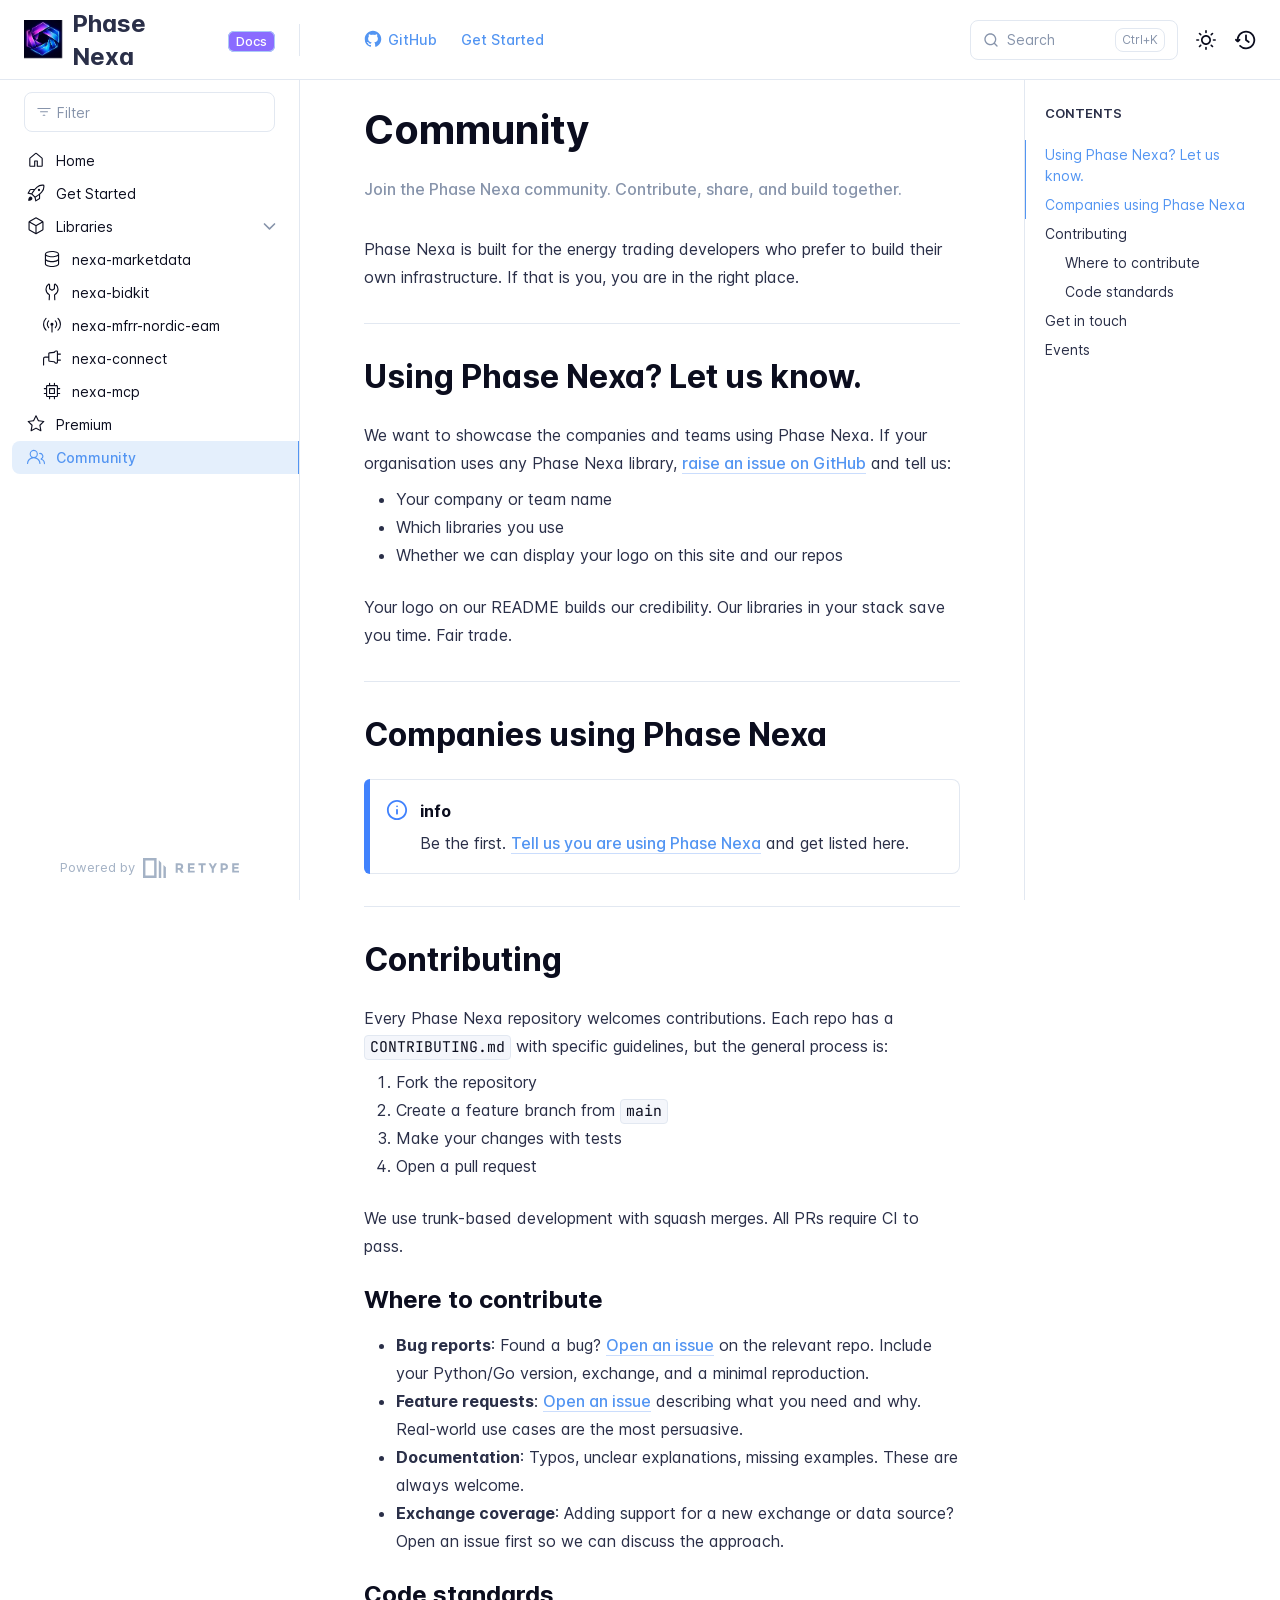
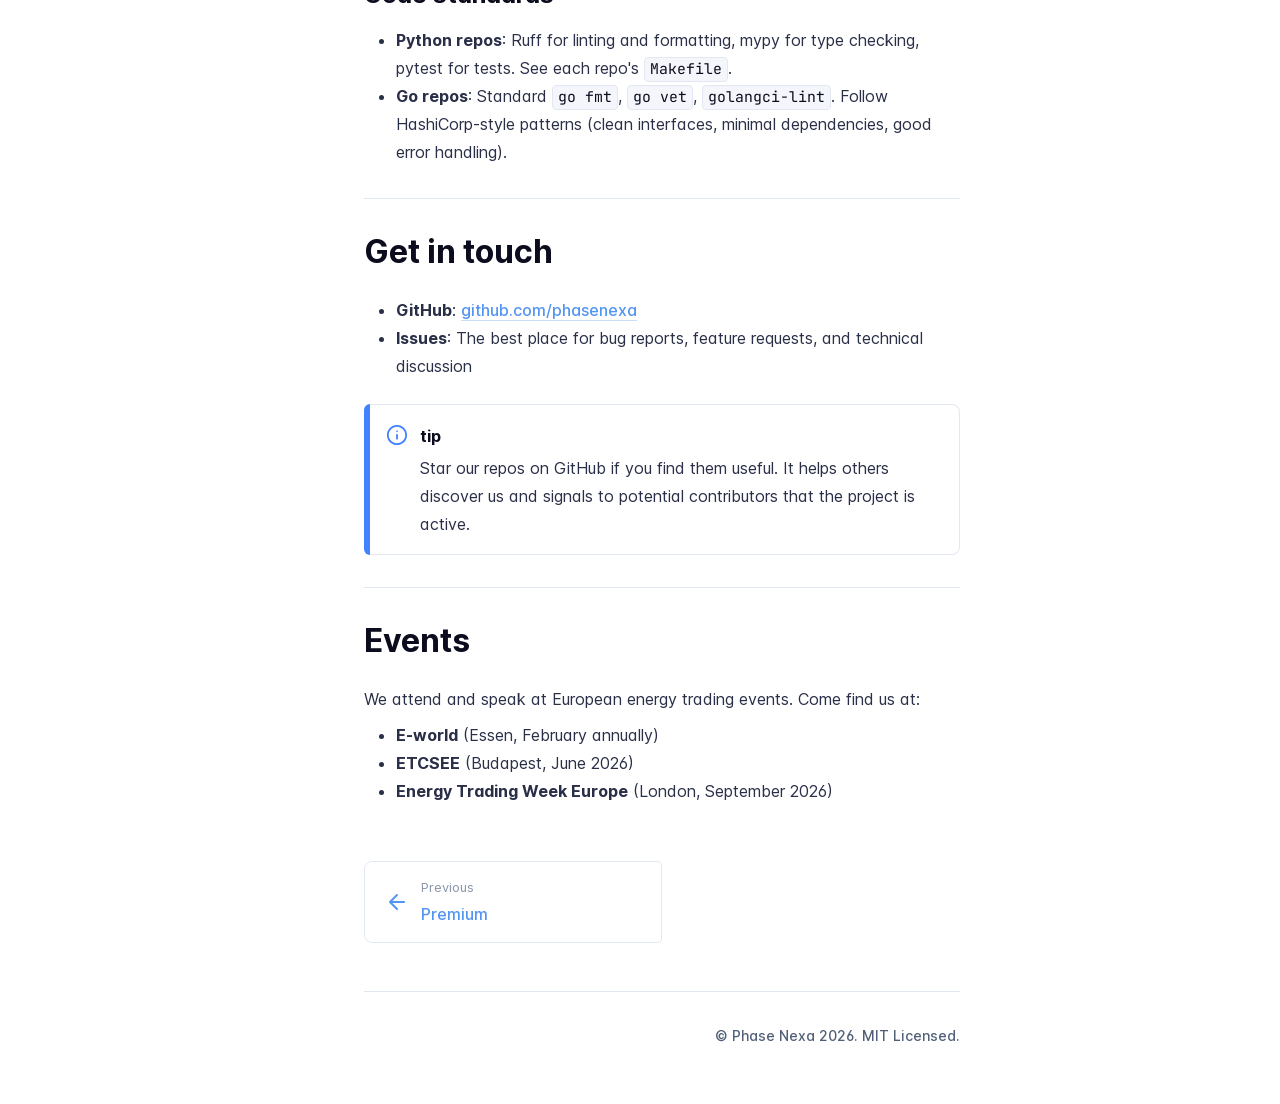
==== commit 3bd8f0b7: "Refreshes Retype-generated documentation. Process triggered by tommed." ====
--- a/community/index.html
+++ b/community/index.html
@@ -4,7 +4,7 @@
     <meta charset="UTF-8">
     <meta name="viewport" content="width=device-width,initial-scale=1">
     <meta name="color-scheme" content="light dark">
-    <meta name="turbo-cache-control" content="no-cache" data-turbo-track="reload" data-track-token="4.3.0.827579977646">
+    <meta name="turbo-cache-control" content="no-cache" data-turbo-track="reload" data-track-token="4.3.0.827580333683">
 
     <!-- See retype.com -->
     <meta name="generator" content="Retype 4.3.0">
@@ -33,11 +33,11 @@
 
     <script data-cfasync="false">(function(){var cl=document.documentElement.classList,ls=localStorage.getItem("retype_scheme"),hd=cl.contains("dark"),hl=cl.contains("light"),wm=window.matchMedia&&window.matchMedia("(prefers-color-scheme: dark)").matches;if(ls==="dark"||(!ls&&wm&&!hd&&!hl)){cl.remove("light");cl.add("dark")}else if(ls==="light"||(!ls&&!wm&&!hd&&!hl)){cl.remove("dark");cl.add("light")}})();</script>
 
-    <link href="../resources/css/retype.css?v=4.3.0.827579977646" rel="stylesheet">
-
-    <script data-cfasync="false" src="../resources/js/config.js?v=4.3.0.827579977646" data-turbo-eval="false" defer></script>
+    <link href="../resources/css/retype.css?v=4.3.0.827580333683" rel="stylesheet">
+
+    <script data-cfasync="false" src="../resources/js/config.js?v=4.3.0.827580333683" data-turbo-eval="false" defer></script>
     <script data-cfasync="false" src="../resources/js/retype.js?v=4.3.0" data-turbo-eval="false" defer></script>
-    <script id="lunr-js" data-cfasync="false" src="../resources/js/lunr.js?v=4.3.0.827579977646" data-turbo-eval="false" defer></script>
+    <script id="lunr-js" data-cfasync="false" src="../resources/js/lunr.js?v=4.3.0.827580333683" data-turbo-eval="false" defer></script>
 
     <link rel="stylesheet" href="/static/css/custom.css">
     <link rel="preconnect" href="https://fonts.googleapis.com">
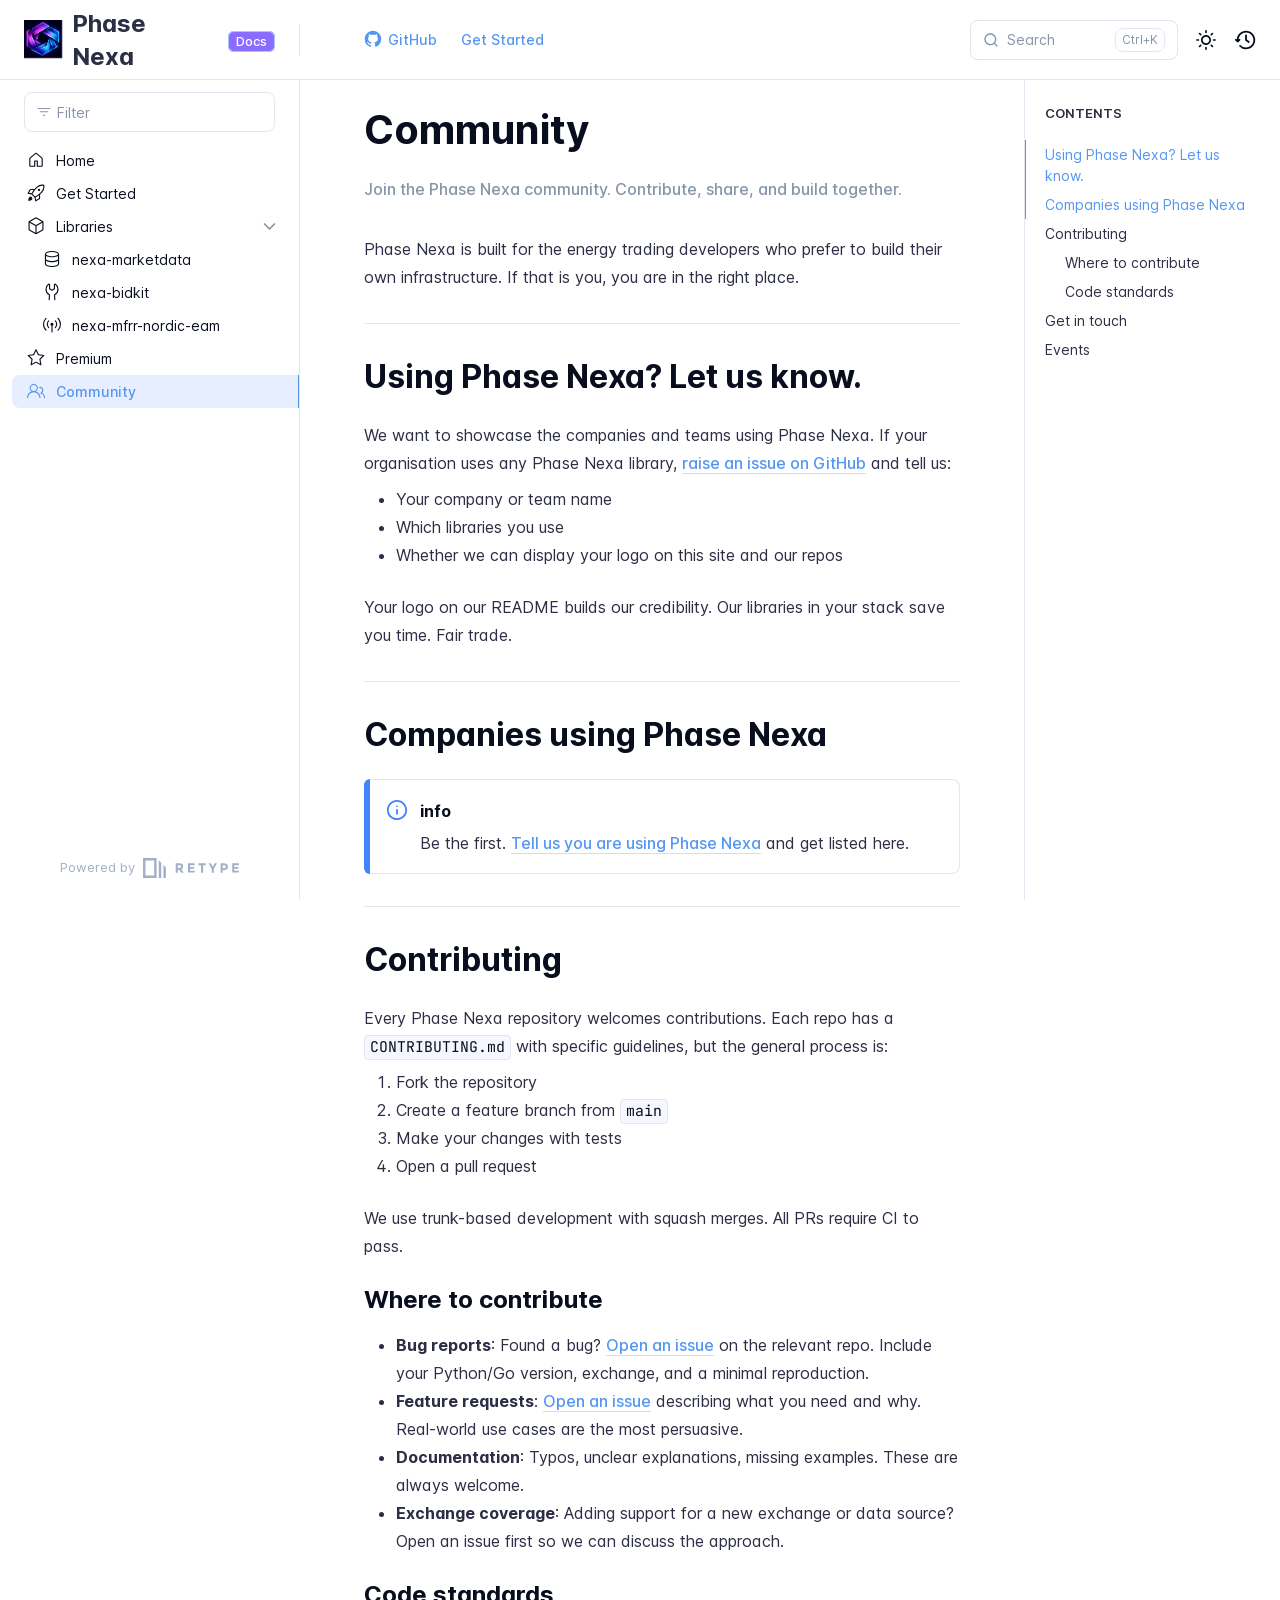
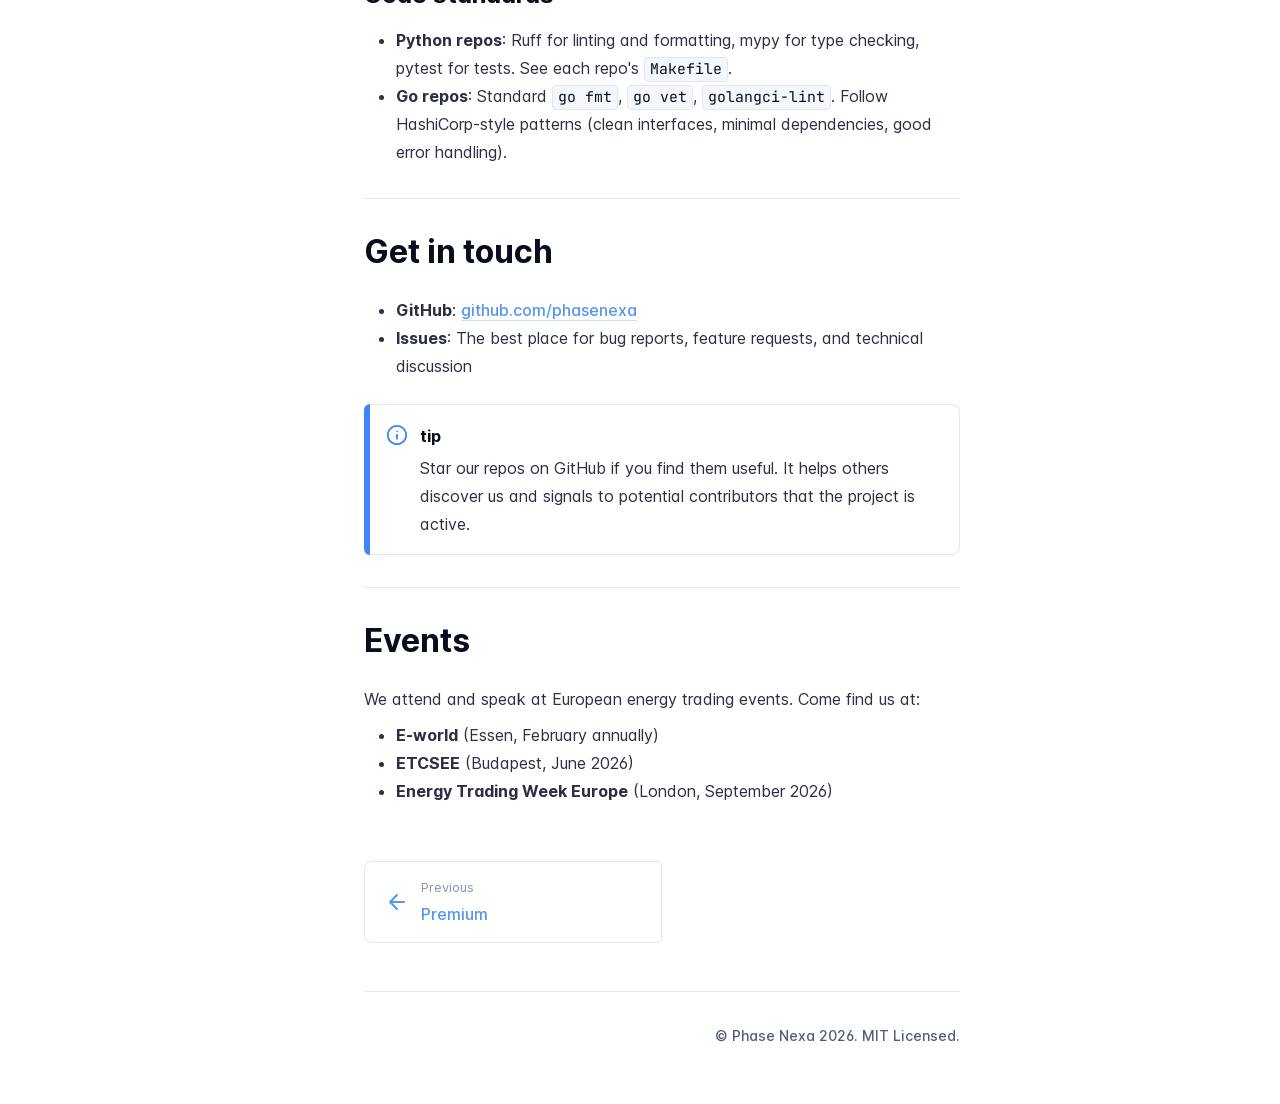
==== commit d2ea28c5: "Refreshes Retype-generated documentation. Process triggered by tommed." ====
--- a/community/index.html
+++ b/community/index.html
@@ -4,7 +4,7 @@
     <meta charset="UTF-8">
     <meta name="viewport" content="width=device-width,initial-scale=1">
     <meta name="color-scheme" content="light dark">
-    <meta name="turbo-cache-control" content="no-cache" data-turbo-track="reload" data-track-token="4.3.0.827580333683">
+    <meta name="turbo-cache-control" content="no-cache" data-turbo-track="reload" data-track-token="4.3.0.827581360344">
 
     <!-- See retype.com -->
     <meta name="generator" content="Retype 4.3.0">
@@ -33,11 +33,11 @@
 
     <script data-cfasync="false">(function(){var cl=document.documentElement.classList,ls=localStorage.getItem("retype_scheme"),hd=cl.contains("dark"),hl=cl.contains("light"),wm=window.matchMedia&&window.matchMedia("(prefers-color-scheme: dark)").matches;if(ls==="dark"||(!ls&&wm&&!hd&&!hl)){cl.remove("light");cl.add("dark")}else if(ls==="light"||(!ls&&!wm&&!hd&&!hl)){cl.remove("dark");cl.add("light")}})();</script>
 
-    <link href="../resources/css/retype.css?v=4.3.0.827580333683" rel="stylesheet">
-
-    <script data-cfasync="false" src="../resources/js/config.js?v=4.3.0.827580333683" data-turbo-eval="false" defer></script>
+    <link href="../resources/css/retype.css?v=4.3.0.827581360344" rel="stylesheet">
+
+    <script data-cfasync="false" src="../resources/js/config.js?v=4.3.0.827581360344" data-turbo-eval="false" defer></script>
     <script data-cfasync="false" src="../resources/js/retype.js?v=4.3.0" data-turbo-eval="false" defer></script>
-    <script id="lunr-js" data-cfasync="false" src="../resources/js/lunr.js?v=4.3.0.827580333683" data-turbo-eval="false" defer></script>
+    <script id="lunr-js" data-cfasync="false" src="../resources/js/lunr.js?v=4.3.0.827581360344" data-turbo-eval="false" defer></script>
 
     <link rel="stylesheet" href="/static/css/custom.css">
     <link rel="preconnect" href="https://fonts.googleapis.com">
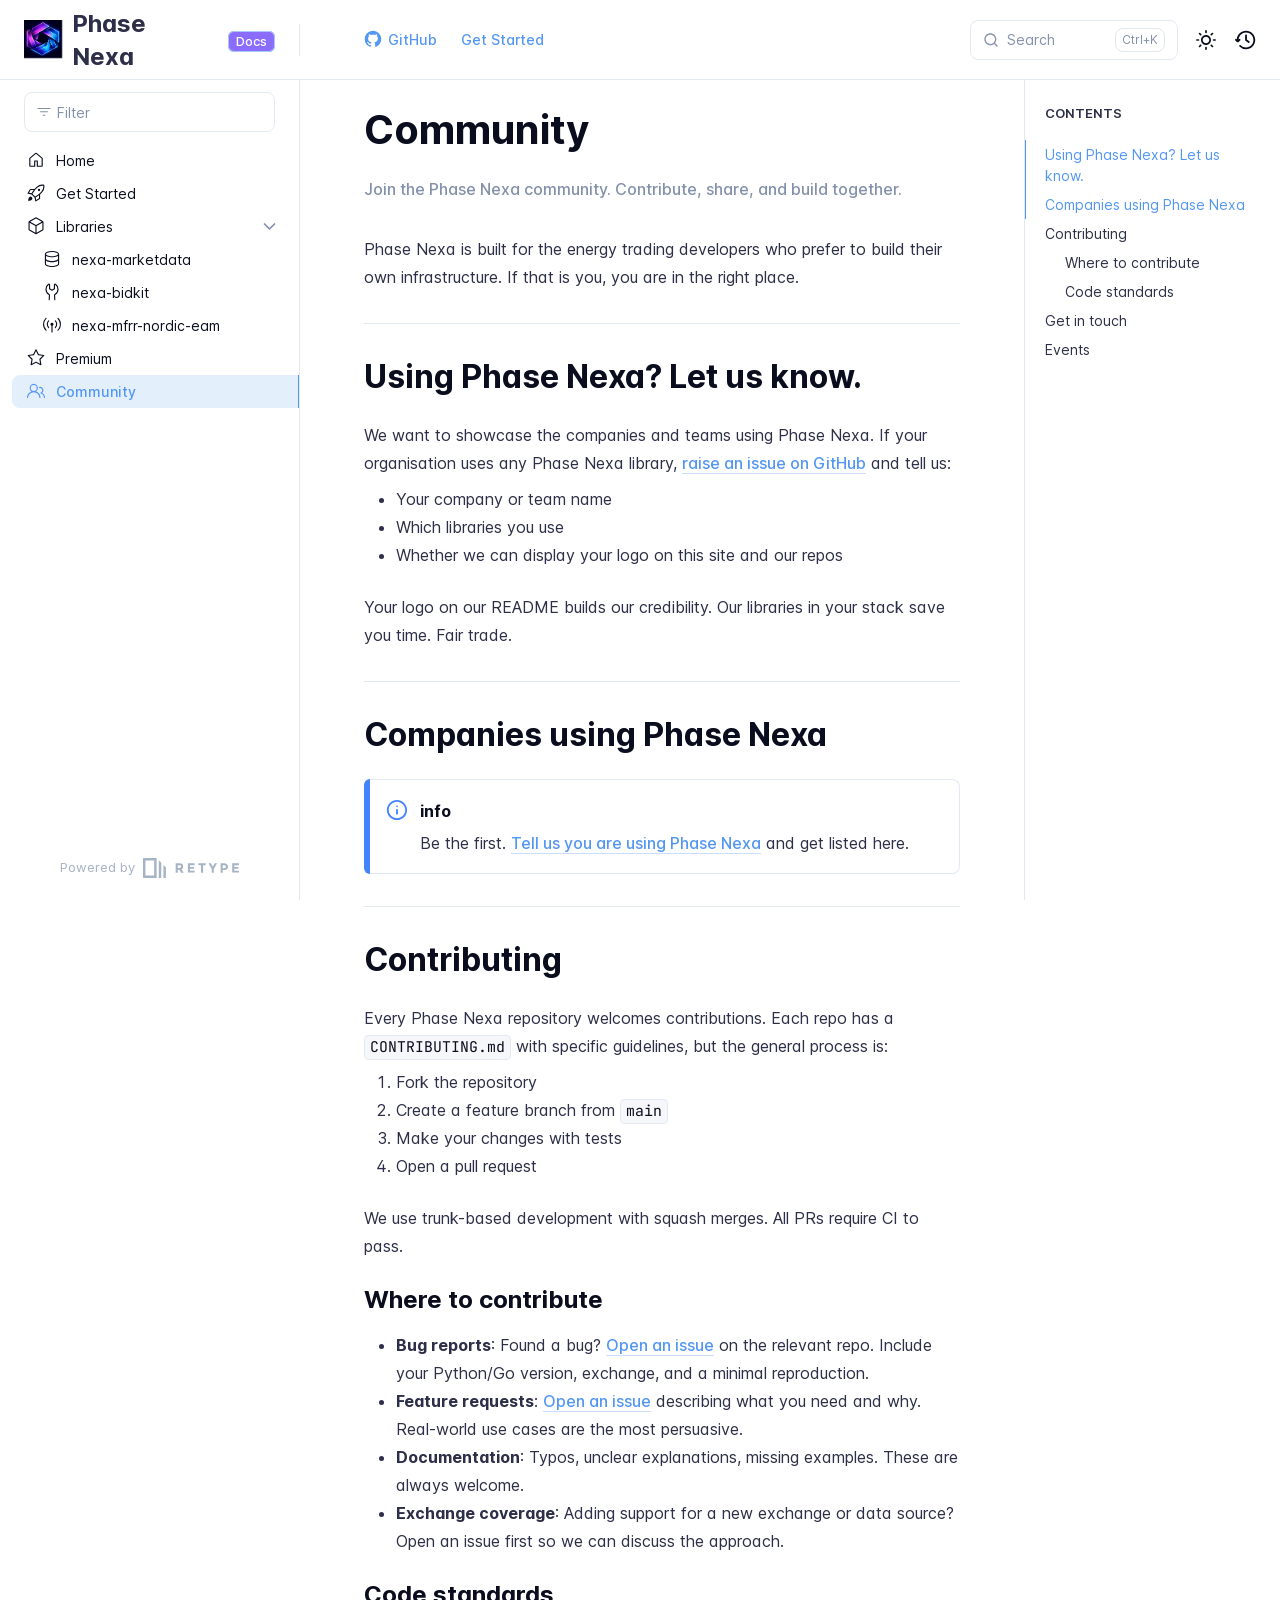
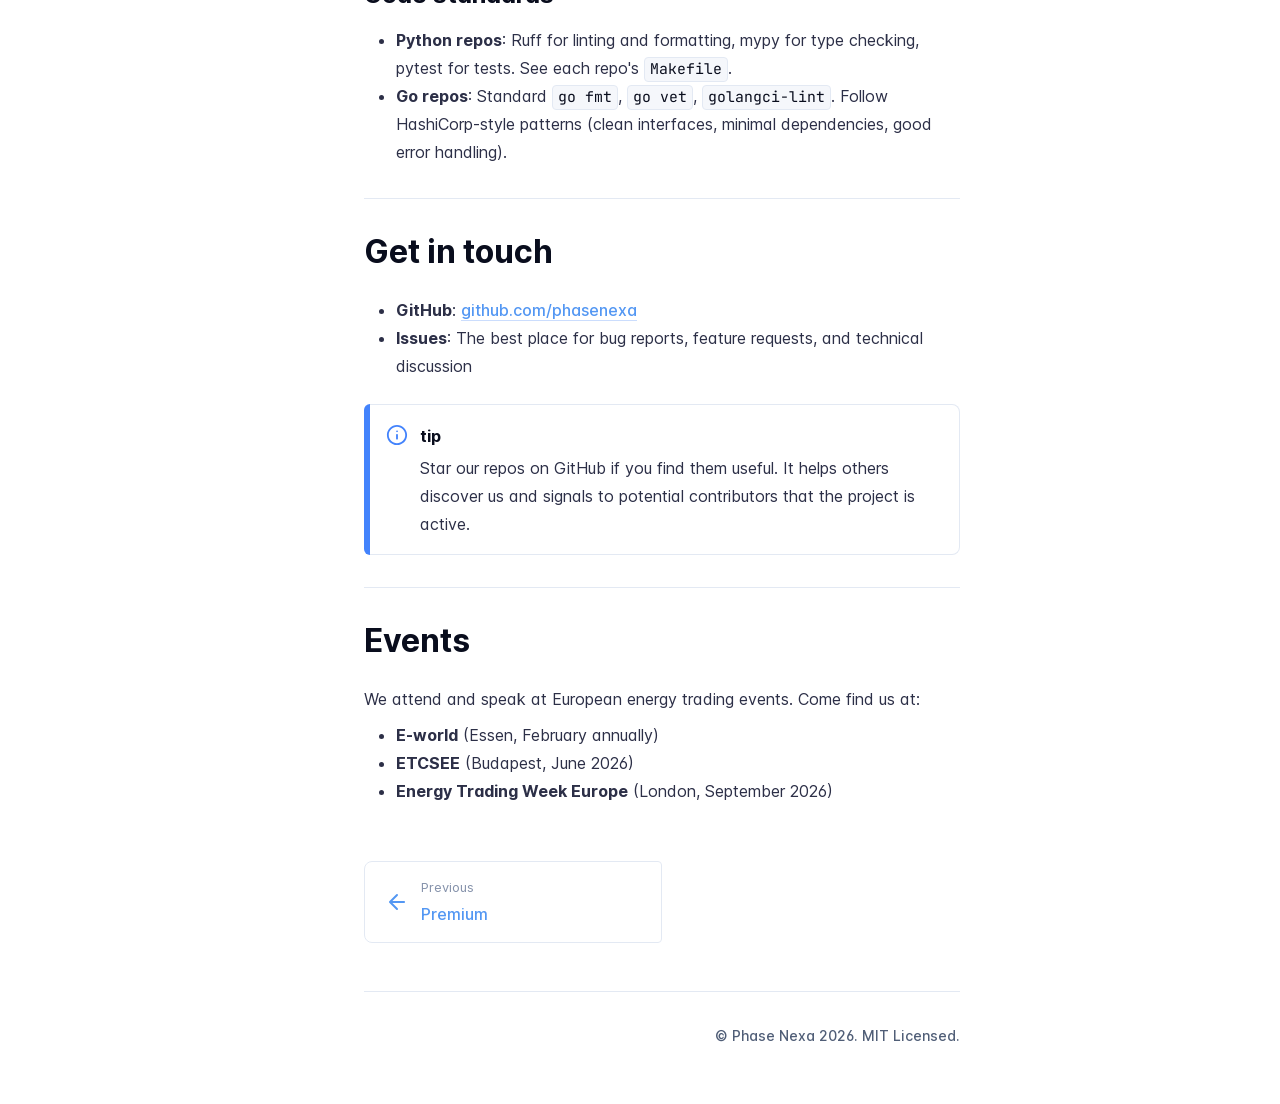
==== commit 6fd553c9: "Refreshes Retype-generated documentation. Process triggered by tommed." ====
--- a/community/index.html
+++ b/community/index.html
@@ -4,7 +4,7 @@
     <meta charset="UTF-8">
     <meta name="viewport" content="width=device-width,initial-scale=1">
     <meta name="color-scheme" content="light dark">
-    <meta name="turbo-cache-control" content="no-cache" data-turbo-track="reload" data-track-token="4.3.0.827581360344">
+    <meta name="turbo-cache-control" content="no-cache" data-turbo-track="reload" data-track-token="4.3.0.827590363215">
 
     <!-- See retype.com -->
     <meta name="generator" content="Retype 4.3.0">
@@ -33,11 +33,11 @@
 
     <script data-cfasync="false">(function(){var cl=document.documentElement.classList,ls=localStorage.getItem("retype_scheme"),hd=cl.contains("dark"),hl=cl.contains("light"),wm=window.matchMedia&&window.matchMedia("(prefers-color-scheme: dark)").matches;if(ls==="dark"||(!ls&&wm&&!hd&&!hl)){cl.remove("light");cl.add("dark")}else if(ls==="light"||(!ls&&!wm&&!hd&&!hl)){cl.remove("dark");cl.add("light")}})();</script>
 
-    <link href="../resources/css/retype.css?v=4.3.0.827581360344" rel="stylesheet">
-
-    <script data-cfasync="false" src="../resources/js/config.js?v=4.3.0.827581360344" data-turbo-eval="false" defer></script>
+    <link href="../resources/css/retype.css?v=4.3.0.827590363215" rel="stylesheet">
+
+    <script data-cfasync="false" src="../resources/js/config.js?v=4.3.0.827590363215" data-turbo-eval="false" defer></script>
     <script data-cfasync="false" src="../resources/js/retype.js?v=4.3.0" data-turbo-eval="false" defer></script>
-    <script id="lunr-js" data-cfasync="false" src="../resources/js/lunr.js?v=4.3.0.827581360344" data-turbo-eval="false" defer></script>
+    <script id="lunr-js" data-cfasync="false" src="../resources/js/lunr.js?v=4.3.0.827590363215" data-turbo-eval="false" defer></script>
 
     <link rel="stylesheet" href="/static/css/custom.css">
     <link rel="preconnect" href="https://fonts.googleapis.com">
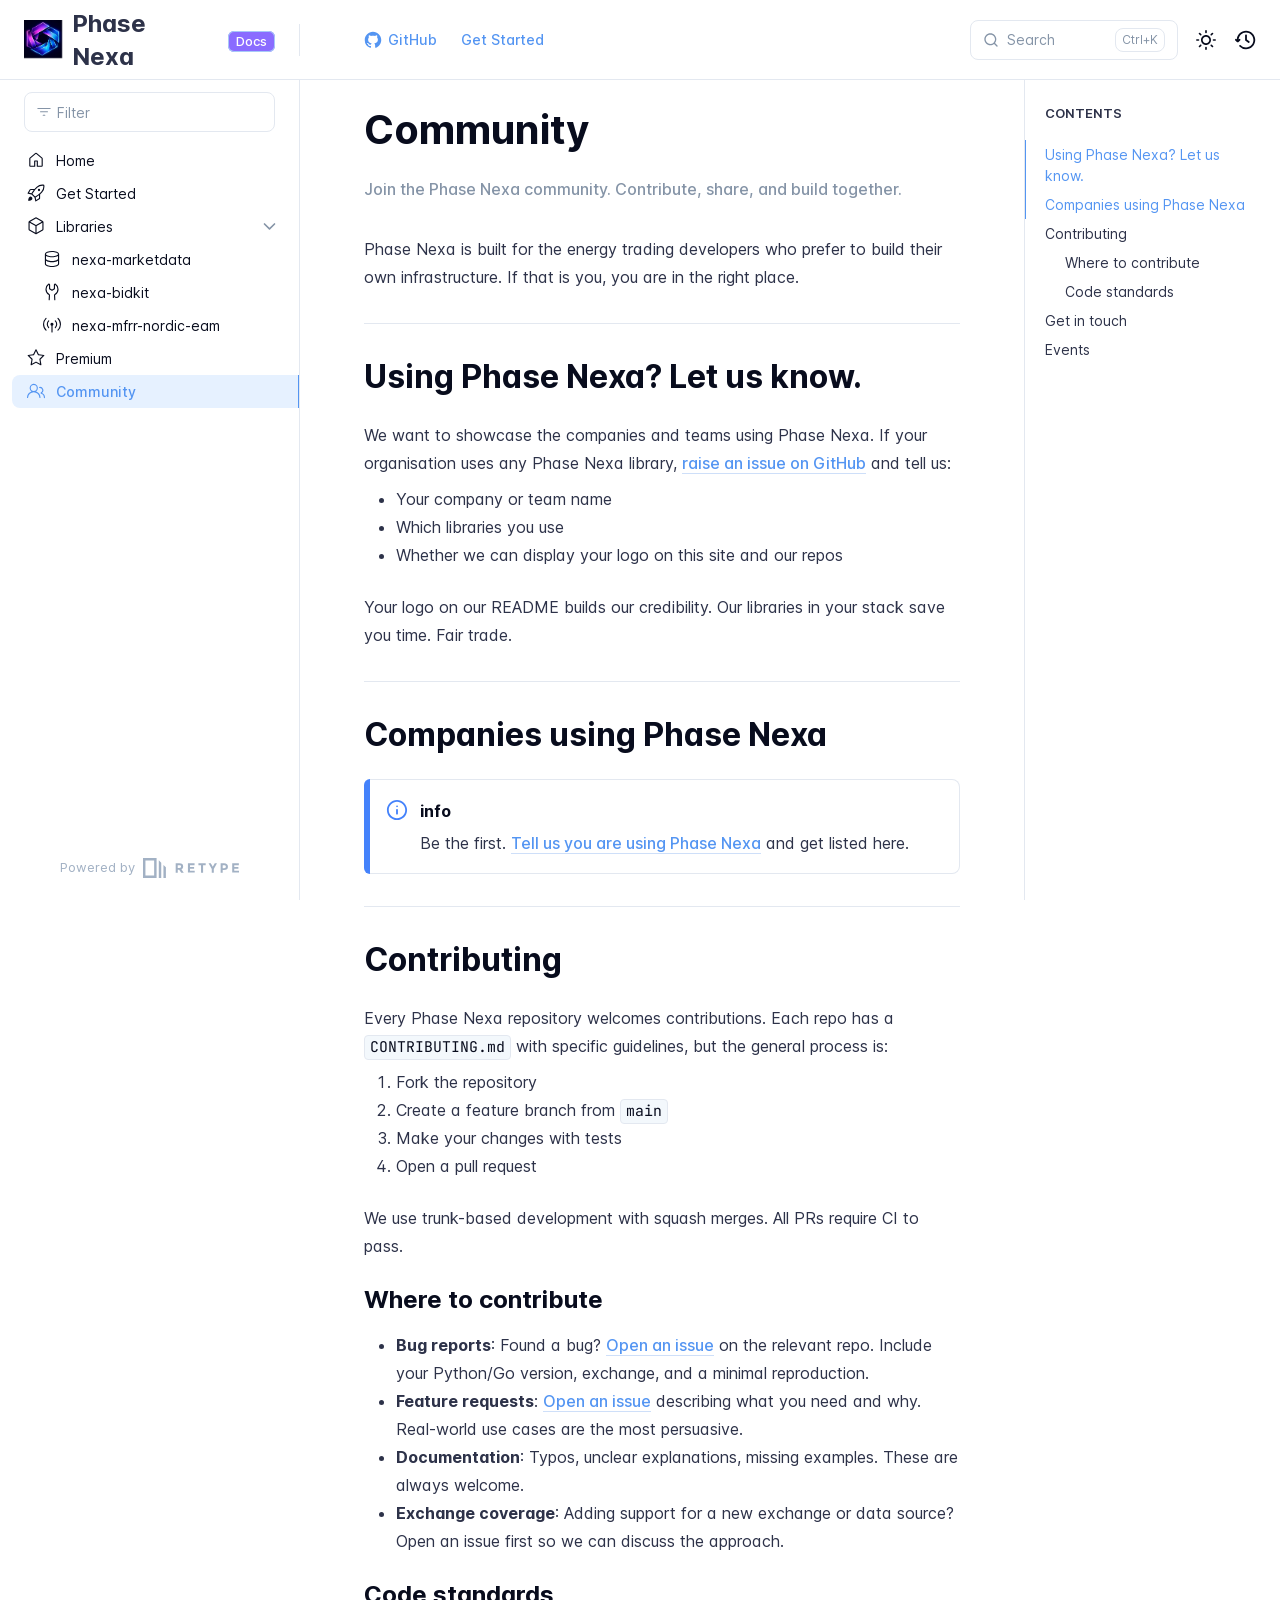
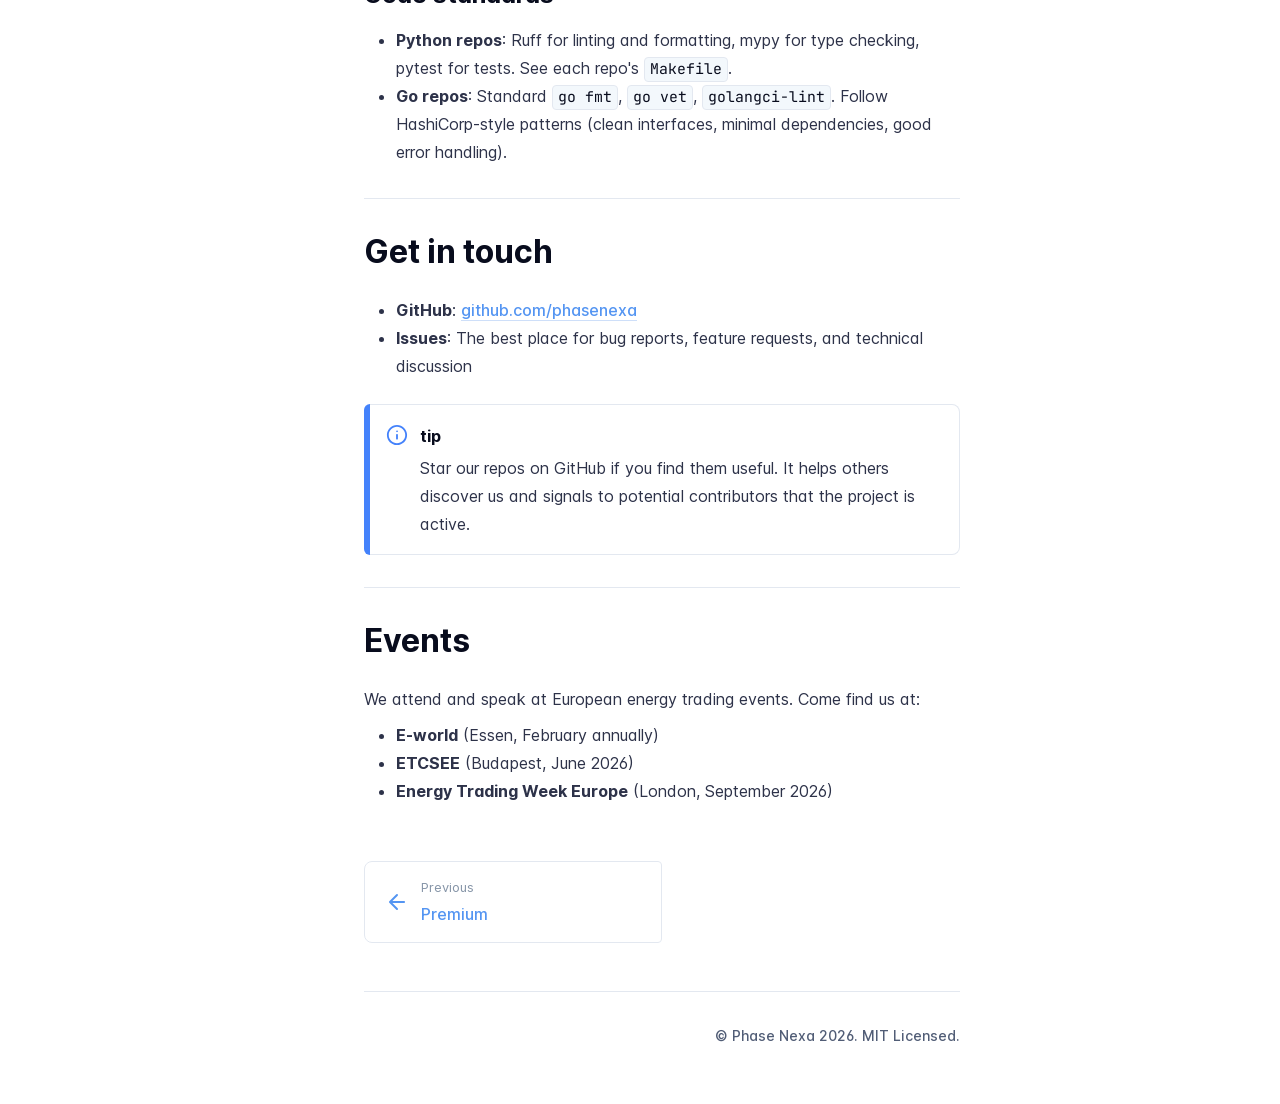
==== commit 6e6b15e0: "Refreshes Retype-generated documentation. Process triggered by tommed." ====
--- a/community/index.html
+++ b/community/index.html
@@ -4,10 +4,10 @@
     <meta charset="UTF-8">
     <meta name="viewport" content="width=device-width,initial-scale=1">
     <meta name="color-scheme" content="light dark">
-    <meta name="turbo-cache-control" content="no-cache" data-turbo-track="reload" data-track-token="4.3.0.827590363215">
+    <meta name="turbo-cache-control" content="no-cache" data-turbo-track="reload" data-track-token="4.4.0.827654853524">
 
     <!-- See retype.com -->
-    <meta name="generator" content="Retype 4.3.0">
+    <meta name="generator" content="Retype 4.4.0">
 
     <!-- Primary Meta Tags -->
     <title>Community</title>
@@ -33,11 +33,11 @@
 
     <script data-cfasync="false">(function(){var cl=document.documentElement.classList,ls=localStorage.getItem("retype_scheme"),hd=cl.contains("dark"),hl=cl.contains("light"),wm=window.matchMedia&&window.matchMedia("(prefers-color-scheme: dark)").matches;if(ls==="dark"||(!ls&&wm&&!hd&&!hl)){cl.remove("light");cl.add("dark")}else if(ls==="light"||(!ls&&!wm&&!hd&&!hl)){cl.remove("dark");cl.add("light")}})();</script>
 
-    <link href="../resources/css/retype.css?v=4.3.0.827590363215" rel="stylesheet">
-
-    <script data-cfasync="false" src="../resources/js/config.js?v=4.3.0.827590363215" data-turbo-eval="false" defer></script>
-    <script data-cfasync="false" src="../resources/js/retype.js?v=4.3.0" data-turbo-eval="false" defer></script>
-    <script id="lunr-js" data-cfasync="false" src="../resources/js/lunr.js?v=4.3.0.827590363215" data-turbo-eval="false" defer></script>
+    <link href="../resources/css/retype.css?v=4.4.0.827654853524" rel="stylesheet">
+
+    <script data-cfasync="false" src="../resources/js/config.js?v=4.4.0.827654853524" data-turbo-eval="false" defer></script>
+    <script data-cfasync="false" src="../resources/js/retype.js?v=4.4.0" data-turbo-eval="false" defer></script>
+    <script id="lunr-js" data-cfasync="false" src="../resources/js/lunr.js?v=4.4.0.827654853524" data-turbo-eval="false" defer></script>
 
     <link rel="stylesheet" href="/static/css/custom.css">
     <link rel="preconnect" href="https://fonts.googleapis.com">
@@ -76,7 +76,7 @@
                     <ul class="flex flex-col mb-4 md:pl-16 md:mb-0 md:flex-row md:items-center">
                         <li class="mr-6">
                             <a class="py-2 md:mb-0 inline-flex items-center text-sm whitespace-nowrap transition-colors duration-200 ease-linear md:text-header-text font-header-text hover:text-header-text-hover" href="https://github.com/phasenexa">
-                                <svg xmlns="http://www.w3.org/2000/svg" class="mb-px mr-1.5" width="18" height="18" viewBox="0 0 24 24" fill="currentColor" aria-hidden="true" focusable="false">
+                                <svg xmlns="http://www.w3.org/2000/svg" class="block shrink-0 mr-1.5" width="18" height="18" viewBox="0 0 24 24" fill="currentColor" aria-hidden="true" focusable="false">
                                     <path d="M10.303 16.652c-2.837-.344-4.835-2.385-4.835-5.028 0-1.074.387-2.235 1.031-3.008-.279-.709-.236-2.214.086-2.837.86-.107 2.02.344 2.708.967.816-.258 1.676-.386 2.728-.386 1.053 0 1.913.128 2.686.365.666-.602 1.848-1.053 2.708-.946.3.581.344 2.085.064 2.815.688.817 1.053 1.913 1.053 3.03 0 2.643-1.998 4.641-4.877 5.006.73.473 1.224 1.504 1.224 2.686v2.235c0 .644.537 1.01 1.182.752 3.889-1.483 6.94-5.372 6.94-10.185 0-6.081-4.942-11.044-11.022-11.044-6.081 0-10.98 4.963-10.98 11.044a10.84 10.84 0 0 0 7.112 10.206c.58.215 1.139-.172 1.139-.752v-1.719a2.768 2.768 0 0 1-1.032.215c-1.418 0-2.256-.773-2.857-2.213-.237-.58-.495-.924-.989-.988-.258-.022-.344-.129-.344-.258 0-.258.43-.451.86-.451.623 0 1.16.386 1.719 1.181.43.623.881.903 1.418.903.537 0 .881-.194 1.375-.688.365-.365.645-.687.903-.902Z"/>
                                 </svg>
                                 <span>GitHub</span>
@@ -136,7 +136,7 @@
                             <ul class="flex flex-wrap justify-center items-center">
                                 <li class="mr-6">
                                     <a class="block py-1 inline-flex items-center text-sm whitespace-nowrap transition-colors duration-200 ease-linear md:text-header-text font-header-text hover:text-header-text-hover" href="https://github.com/phasenexa">
-                                        <svg xmlns="http://www.w3.org/2000/svg" class="mb-px mr-1.5" width="18" height="18" viewBox="0 0 24 24" fill="currentColor" aria-hidden="true" focusable="false">
+                                        <svg xmlns="http://www.w3.org/2000/svg" class="block shrink-0 mr-1.5" width="18" height="18" viewBox="0 0 24 24" fill="currentColor" aria-hidden="true" focusable="false">
                                             <path d="M10.303 16.652c-2.837-.344-4.835-2.385-4.835-5.028 0-1.074.387-2.235 1.031-3.008-.279-.709-.236-2.214.086-2.837.86-.107 2.02.344 2.708.967.816-.258 1.676-.386 2.728-.386 1.053 0 1.913.128 2.686.365.666-.602 1.848-1.053 2.708-.946.3.581.344 2.085.064 2.815.688.817 1.053 1.913 1.053 3.03 0 2.643-1.998 4.641-4.877 5.006.73.473 1.224 1.504 1.224 2.686v2.235c0 .644.537 1.01 1.182.752 3.889-1.483 6.94-5.372 6.94-10.185 0-6.081-4.942-11.044-11.022-11.044-6.081 0-10.98 4.963-10.98 11.044a10.84 10.84 0 0 0 7.112 10.206c.58.215 1.139-.172 1.139-.752v-1.719a2.768 2.768 0 0 1-1.032.215c-1.418 0-2.256-.773-2.857-2.213-.237-.58-.495-.924-.989-.988-.258-.022-.344-.129-.344-.258 0-.258.43-.451.86-.451.623 0 1.16.386 1.719 1.181.43.623.881.903 1.418.903.537 0 .881-.194 1.375-.688.365-.365.645-.687.903-.902Z"/>
                                         </svg>
                                         <span>GitHub</span>
@@ -185,7 +185,7 @@
     <div class="shrink-0 w-1.5 rounded-tl-lg rounded-bl-lg bg-callout-primary"></div>
     <div class="flex w-full py-4 border border-l-0 rounded-tr-lg rounded-br-lg doc-callout bg-callout-base-bg border-callout-base-border" role="alert">
         <div class="flex items-center ml-4 h-7">
-            <svg xmlns="http://www.w3.org/2000/svg" class="mb-px text-callout-primary" width="22" height="22" viewBox="0 0 24 24" role="presentation">
+            <svg xmlns="http://www.w3.org/2000/svg" class="block text-callout-primary" width="22" height="22" viewBox="0 0 24 24" role="presentation">
                 <g fill="currentColor"><g>
                     <path d="M12 1C5.93 1 1 5.93 1 12s4.93 11 11 11 11-4.93 11-11S18.07 1 12 1zm0 20c-4.96 0-9-4.04-9-9s4.04-9 9-9 9 4.04 9 9-4.04 9-9 9z"></path>
                     <path d="M12 11c-.55 0-1 .45-1 1v4c0 .55.45 1 1 1s1-.45 1-1v-4c0-.55-.45-1-1-1zM12.01 7c-.56 0-1 .45-1 1s.45 1 1 1 1-.45 1-1-.45-1-1-1z"></path>
@@ -231,7 +231,7 @@
     <div class="shrink-0 w-1.5 rounded-tl-lg rounded-bl-lg bg-callout-primary"></div>
     <div class="flex w-full py-4 border border-l-0 rounded-tr-lg rounded-br-lg doc-callout bg-callout-base-bg border-callout-base-border" role="alert">
         <div class="flex items-center ml-4 h-7">
-            <svg xmlns="http://www.w3.org/2000/svg" class="mb-px text-callout-primary" width="22" height="22" viewBox="0 0 24 24" role="presentation">
+            <svg xmlns="http://www.w3.org/2000/svg" class="block text-callout-primary" width="22" height="22" viewBox="0 0 24 24" role="presentation">
                 <g fill="currentColor"><g>
                     <path d="M12 1C5.93 1 1 5.93 1 12s4.93 11 11 11 11-4.93 11-11S18.07 1 12 1zm0 20c-4.96 0-9-4.04-9-9s4.04-9 9-9 9 4.04 9 9-4.04 9-9 9z"></path>
                     <path d="M12 11c-.55 0-1 .45-1 1v4c0 .55.45 1 1 1s1-.45 1-1v-4c0-.55-.45-1-1-1zM12.01 7c-.56 0-1 .45-1 1s.45 1 1 1 1-.45 1-1-.45-1-1-1z"></path>
